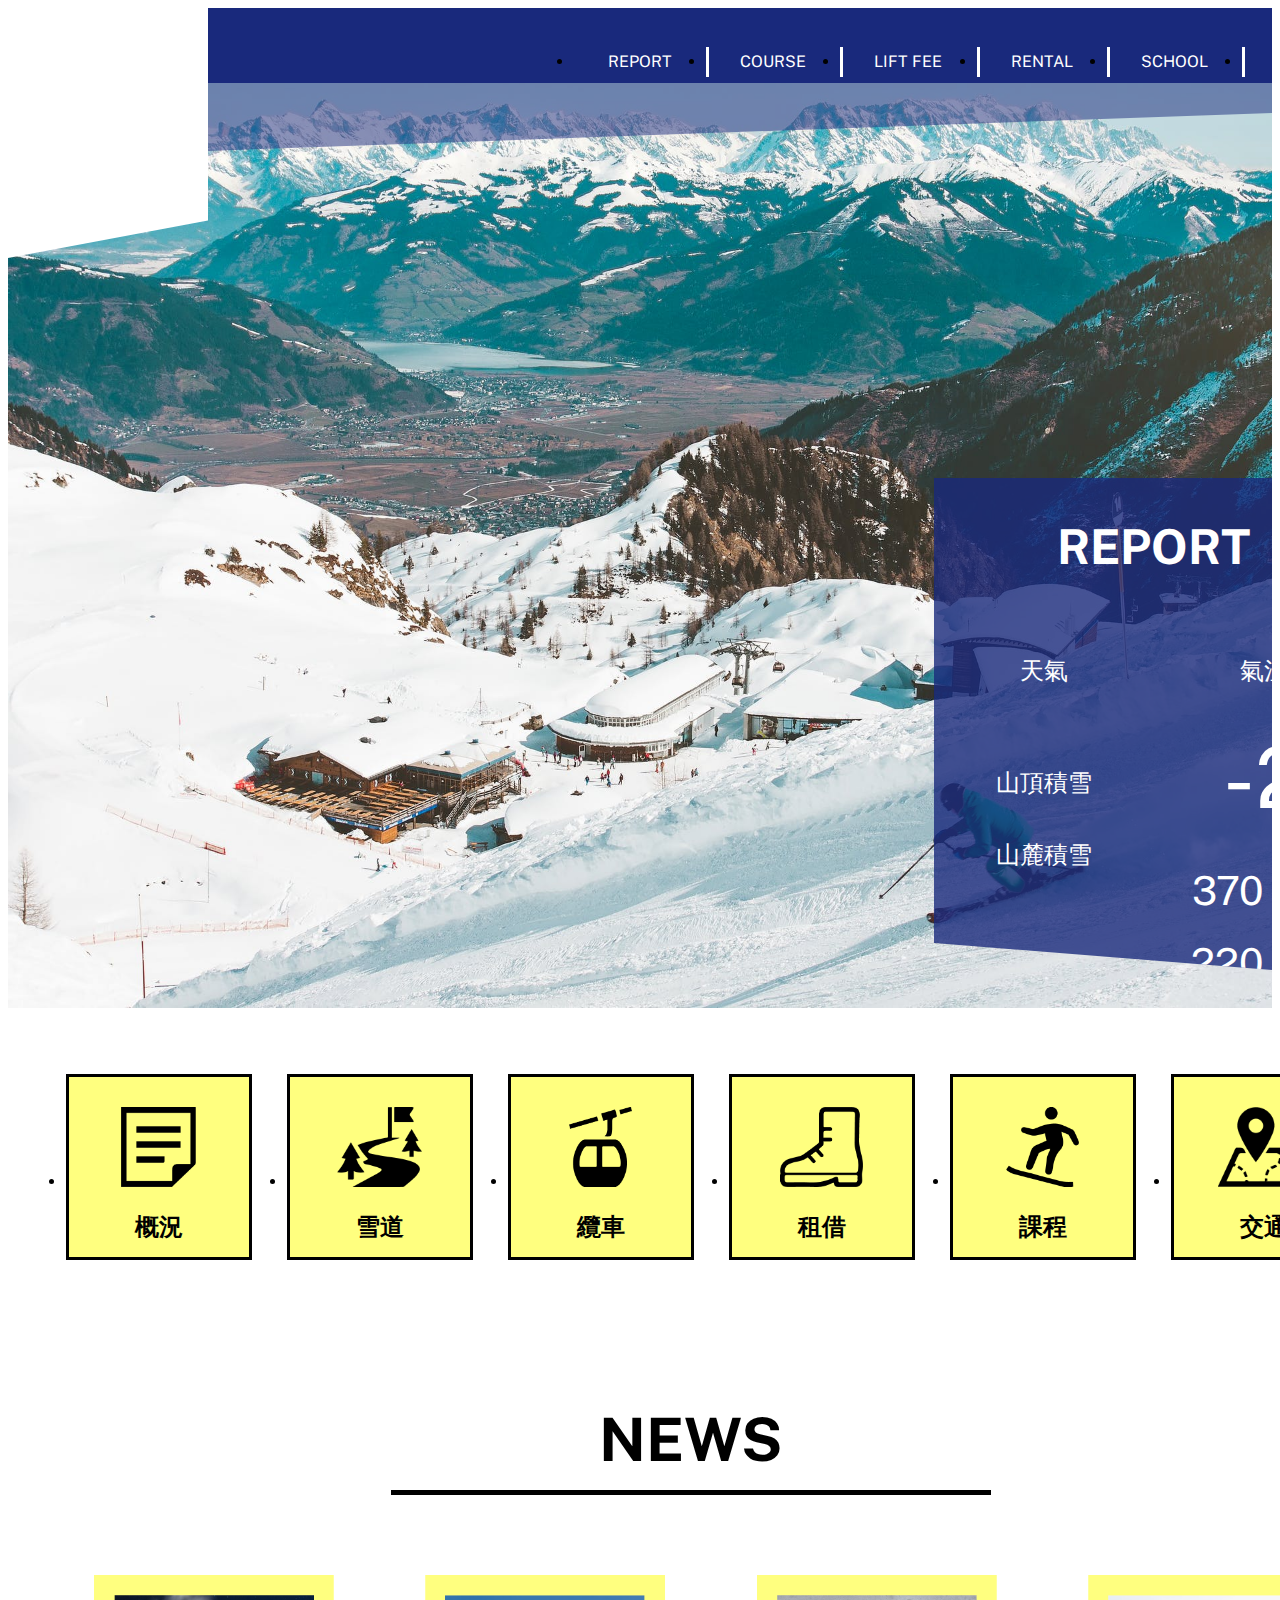
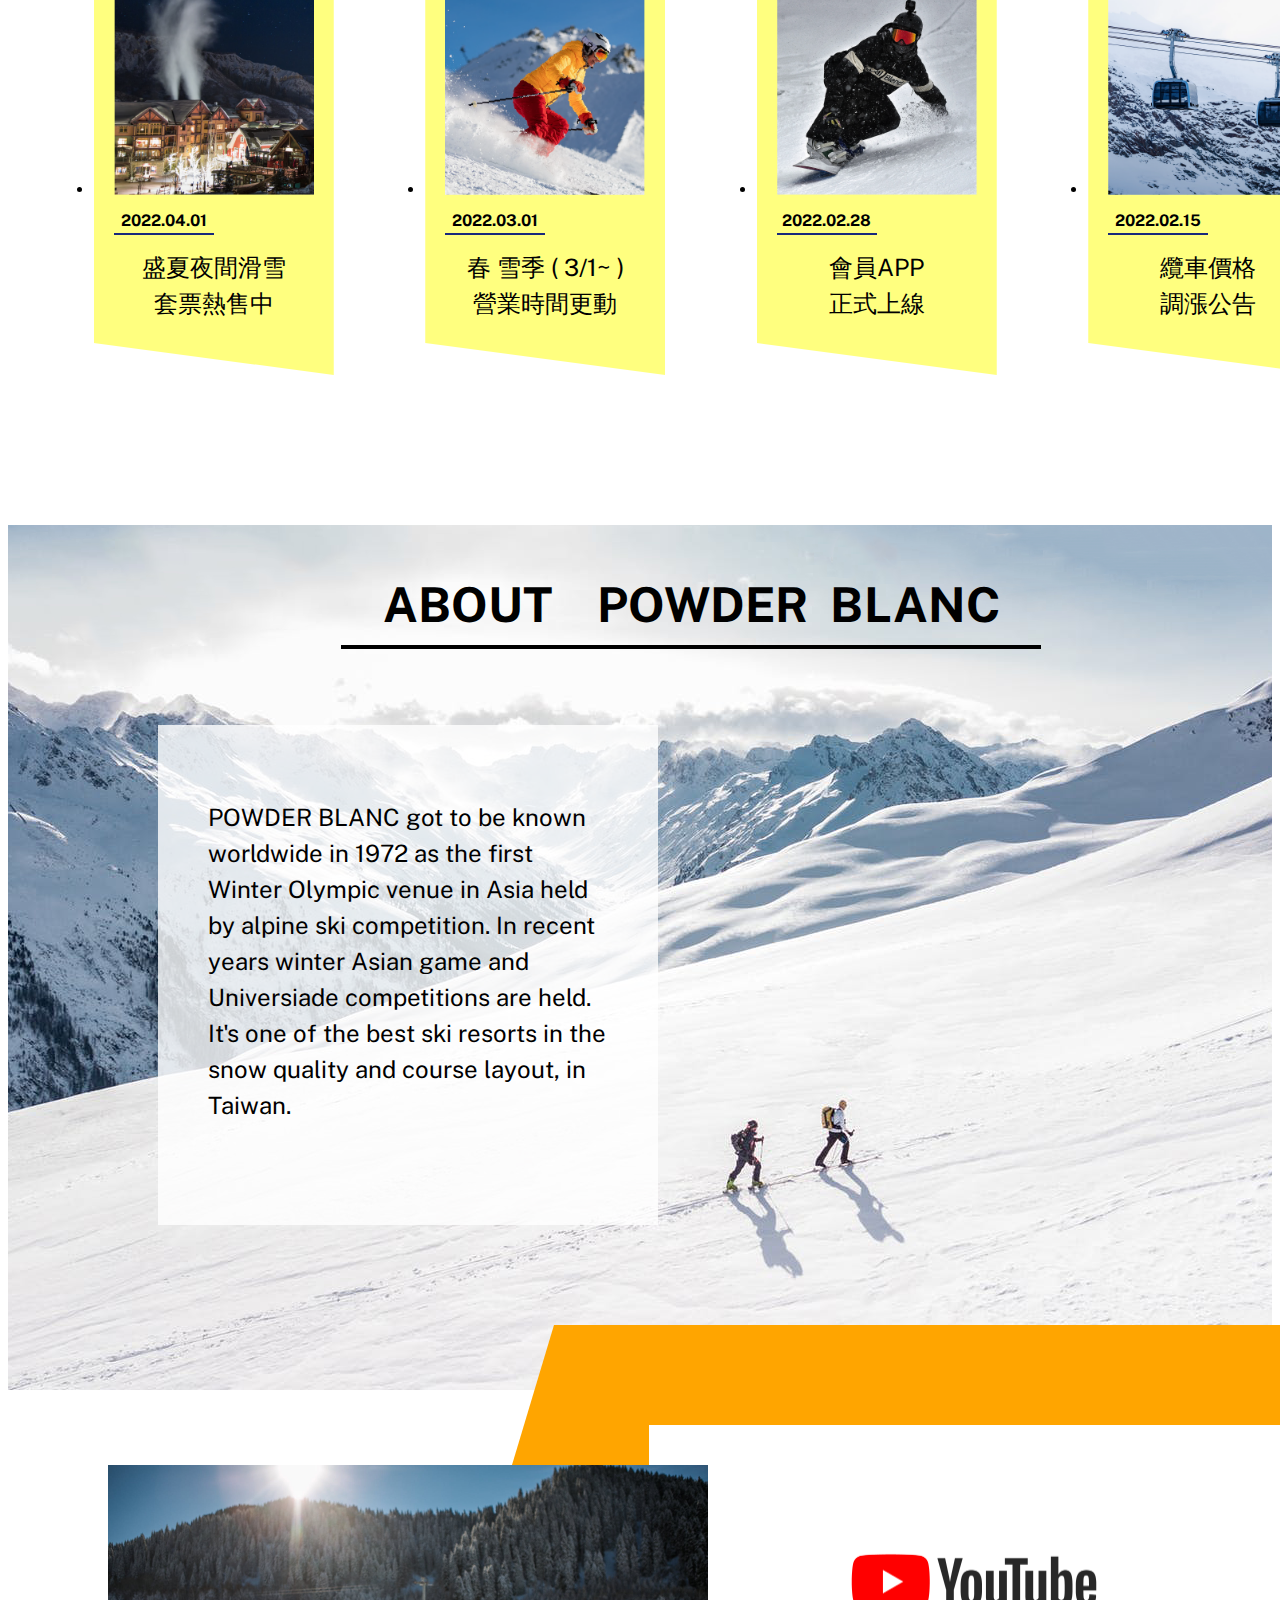
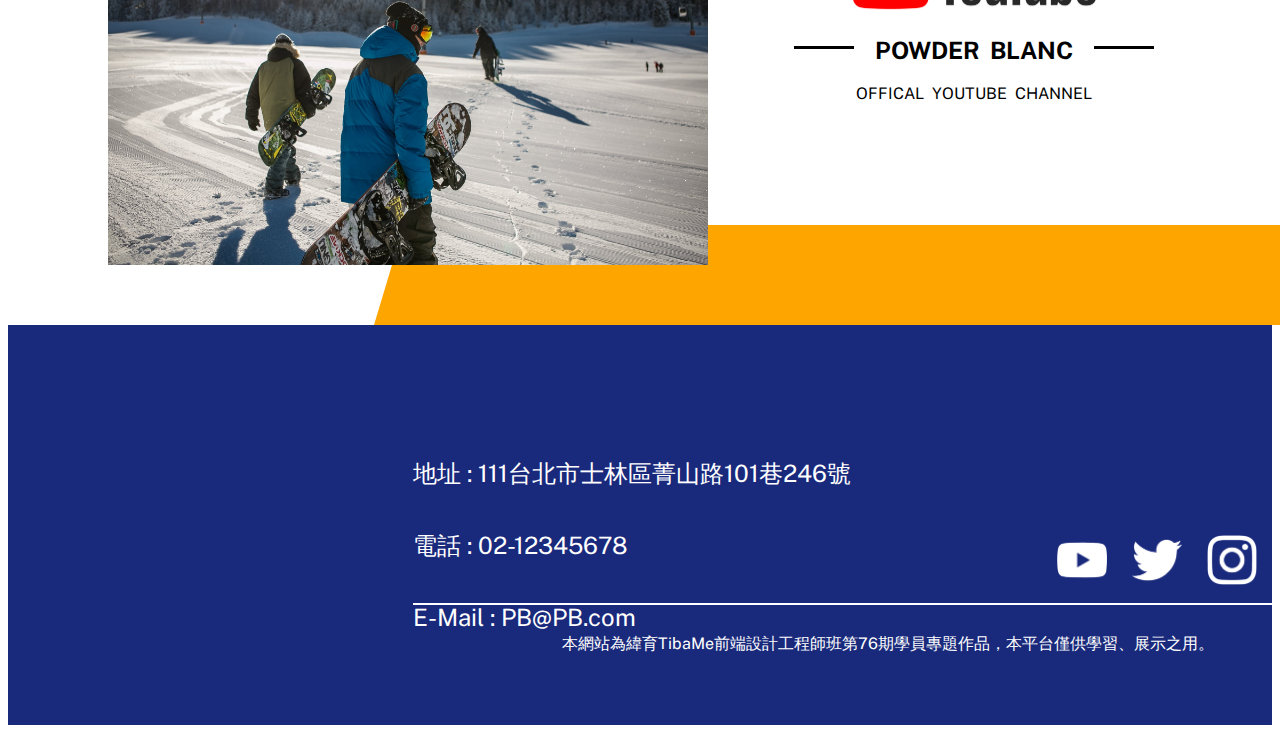
==== index.html @ 833af472 "0419" ====
<!DOCTYPE html>
<html lang="en">
<head>
    <meta charset="UTF-8">
    <meta http-equiv="X-UA-Compatible" content="IE=edge">
    <meta name="viewport" content="width=device-width, initial-scale=1.0">
    <link rel="stylesheet" href="./css/index.css">
    <link rel="stylesheet" href="./css/common.css">
    <link rel="preconnect" href="https://fonts.googleapis.com">
    <link rel="preconnect" href="https://fonts.gstatic.com" crossorigin>
    <link href="https://fonts.googleapis.com/css2?family=M+PLUS+Rounded+1c&family=Noto+Sans+TC&family=Public+Sans&display=swap" rel="stylesheet">
    <title>POWDER BLANC</title>
</head>
<body>

    <header>
        
        <!-- /* --------- header top --------- */ -->
        <section class="header-top">
                           
            <nav class="header-menu">
                <a href="./index.html" class="logo"><img src="./IMG/Logo_B.png" alt=""></a>
                <ul>
                    <li><a href="./report.html">REPORT</a></li>
                    <li><a href="./course.html">COURSE</a></li>
                    <li><a href="./lift_fee.html">LIFT FEE</a></li>
                    <li><a href="./rental.html">RENTAL</a></li>
                    <li><a href="./school.html">SCHOOL</a></li>
                    <li><a href="./access.html">ACCESS</a></li>
                </ul>
                

                <!-- --------- header report ---------  -->

                <section class="header-report">
            
                    <h2>REPORT</h2>
                    <section class="report-left">
                        <span class="r-info">天氣</span>
                        <span class="r-icon"><img src="./IMG/weather_icon/sun.png" alt=""></span>
                        <span class="r-info">山頂積雪</span>
                        <span class="r-info">山麓積雪</span>
                    </section>
                    <section class="report-right">
                        <span class="r-info">氣溫</span>
                        <span class="r-num-t">-2</span>
                        <span class="r-num">370</span>
                        <span class="r-num">220</span>
                    </section>
                </section>    
            </nav>   
        </section>
        
        <!-- /* --------- header bottom --------- */ -->
        <section class="header-bottom">
            <img src="./IMG/contour_map_G.png" alt="">
            
        </section>
        
    </header>

    <article class="main">


        <!-- /* --------- main btn --------- */ -->
        <nav class="main-btn">
            <ul>
                <li>
                    <a href="./report.html">
                        <img src="./IMG/index/report-icon-B.png" alt="">
                        <span>概況</span>
                    </a>
                </li>
                <li><a href="./course.html"><img src="./IMG/index/course-icon-B.png" alt=""><span>雪道</span></a></li>
                <li><a href="./lift_fee.html"><img src="./IMG/index/lift-icon-B.png" alt=""><span>纜車</span></a></li>
                <li><a href="./rental.html"><img src="./IMG/index/rental-icon-B.png" alt=""><span>租借</span></a></li>
                <li><a href="./school.html"><img src="./IMG/index/lesson-icon-B.png" alt=""><span>課程</span></a></li>
                <li><a href="./access.html"><img src="./IMG/index/access-icon-B.png" alt=""><span>交通</span></a></li>
            </ul>
        </nav>


        <!-- /* --------- main news --------- */ -->
        <section class="main-news">

            <h2>NEWS</h2>

            <nav class="news-block">
                <ul>
                    <li class="news1"><a href="#"><img src="./IMG/index/news1.png" alt=""><span>盛夏夜間滑雪<br>套票熱售中</span></a></li>
                    <li class="news2"><a href="#"><img src="./IMG/index/news2.png" alt=""><span>春 雪季 ( 3/1~ )<br>營業時間更動</span></a></li>
                    <li class="news3"><a href="#"><img src="./IMG/index/news3.png" alt=""><span>會員APP<br>正式上線</span></a></li>
                    <li class="news4"><a href="#"><img src="./IMG/index/news4.png" alt=""><span>纜車價格<br>調漲公告</span></a></li>
                </ul>               
            </nav> 
        </section>
    </article>

    
        <!-- /* --------- about --------- */ -->
    <article class="about-bg">

        <section class="about">
    
            <h2>ABOUT &nbsp;&nbsp;&nbsp;POWDER&nbsp; BLANC</h2>
            
            <section class="about-content">
                <p>POWDER BLANC got to be known worldwide in 1972 as the first Winter Olympic venue in Asia held by alpine ski competition. In recent years winter Asian game and Universiade competitions are held. It's one of the best ski resorts in the snow quality and course layout, in Taiwan.</p>
    
            </section>
    
    
            <!-- /* --------- yt --------- */ -->
            
            <section class="yt">
                <section class="yt-content">
                    <img src="./IMG/index/yt_logo.png" alt="">
                    <h3>POWDER &nbsp;BLANC</h3>
                    <p>OFFICAL&nbsp; YOUTUBE&nbsp; CHANNEL</p>

                </section>
            </section>

            <section class="yt-video">
                <img src="./IMG/index/yt-video.jpeg" alt="">

            </section>
        </section>
    </article>
    
    <!-- /* --------- footer --------- */ -->
    
    <footer>
        
        <section class="footer">

            <section class="footer-logo">
                <img src="./IMG/Logo_W.png" alt="">
    
            </section>
    
            <section class="footer-info">
    
                <section class="info-access">
    
                    <p>地址 : 111台北市士林區菁山路101巷246號</p>
                    <p>電話 : 02-12345678</p>
                    <p>E-Mail : PB@PB.com</p>
    
                </section>
    
                <section class="info-sns">

                    <a href="#"><img src="./IMG/sns_icon/yt_icon.png" alt=""></a>
                    <a href="#"><img src="./IMG/sns_icon/twitter_icon.png" alt=""></a>
                    <a href="#"><img src="./IMG/sns_icon/ig_icon.png" alt=""></a>
                    <a href="#"><img src="./IMG/sns_icon/fb_icon.png" alt=""></a>

                </section>  
            </section>
        </section>
    </footer>


    
</body>
</html>
---- css/index.css ----
@import url(reset.css);

body{
    background-color: #fff;
    /* font-family: 'M PLUS Rounded 1c', sans-serif; */
    /* font-family: 'Noto Sans TC', sans-serif; */
    font-family: 'Public Sans', sans-serif;

}

/* --------- header top --------- */


header{
    margin: auto;
    width: 100%;
    height: 1000px;
    background-image: url("../IMG/index/top-bg.jpeg");
    background-repeat:no-repeat;
    background-size: cover;
    background-position: top center;

    position: relative;

    overflow: hidden;
}
.header-top{
    height: 75px;
    background-color:#19297C;
    
    position: relative;
     
}

.header-top:before{
    content: '';
    display: block;
    height: 150px;
    background-color: rgb(25, 41, 124, 50%);
    clip-path: polygon(0 0, 100% 0, 100% 70%, 0% 100%); 
}


.header-menu{
    width: 1366px;
    margin: auto;
    display: flex;

    position: absolute;
    top: 0;
    right: 0;
    left: 0;
    margin: auto;
}


.header-menu .logo{
    width: 200px;
    height: 250px;
    background-color: #fff;
    display: block;
    clip-path: polygon(0 0, 100% 0%, 100% 85%, 0% 100%);

}

.header-menu .logo img{
    width: 150px;
    margin: auto;
    padding-top: 40px;
    display: block;
}

.header-menu ul{
    display: flex;
    margin-left: auto;
    width: 800px;
    height: 75px;
}

.header-menu li{
    flex-grow: 1;
}

.header-menu li a{
    line-height: 75px;
    color: #fff;
    text-decoration: none;
    text-align: center;
    display: block;
    position: relative;
}

.header-menu li a:before{
    content: '';
    display: block;
    width: 3px;
    height: 30px;
    background-color: #fff;

    position: absolute;
    top: 0;
    bottom: 0;
    margin: auto; 
}

.header-menu li:nth-child(1)>a:before{
    display: none;
}

.header-menu li a:hover{
    color: yellow;
}  


/* --------- header report --------- */


.header-report{
    background-color:  rgb(25, 41, 124, 80%);
    height: 500px;
    width: 440px;
    
    position: absolute;
    right: 0;
    bottom: -720px;
    z-index: 99;
    
    clip-path: polygon(0 0, 100% 0, 100% 100%, 0 93%);
    
}


.header-report h2{
    color: white;
    font-size: 48px;
    text-align: center;
    margin-top: 40px;
}

.report-left{
    float: left;
    width: 220px;
}

.report-right{
    float: right;
    width: 220px;
}

.r-info{
    color: #fff;
    display: block;
    text-align: center;
    font-size: 24px;
    margin-top: 40px;    
}

.r-icon img{
    width: 100px;
    margin: auto;
    padding-top: 40px;
    display: block;
}

.r-num-t{
    font-size: 85px;
    color: #fff;
    display: block;
    text-align: center;
    margin-top: 40px;
    margin-bottom: 15px;    
}

.r-num{
    color: #fff;
    display: block;
    text-align: center;
    font-size: 40px;
    padding-top: 25px;    
}

.r-num:after{
    content: 'cm';
    margin-left: 40px;
    font-size: 24px; 
}

/* --------- header bottom --------- */


.header-bottom{
    position: absolute;
    bottom: -10px;
    right: 0;
    left: 0;
    margin: auto;
    
    clip-path: polygon(0 20%, 100% 70%, 100% 100%, 0% 100%);

    
}


.header-bottom img{
    display: block;
    right: 0;
    left: 0;
    margin: auto;
}

/* --------- main btn --------- */

.main{
    width: 1366px;
    margin: auto;

}

.main-btn ul{
    display: flex;
}

.main-btn li{
    margin: 50px auto;
    
}

.main-btn img{
    height: 80px;
    margin-top: 30px;
}

.main-btn a{
    border: 3px solid black;
    display: block;
    width: 180px;
    height: 180px;
    text-decoration: none;
    text-align: center;
    background-color: rgb(255, 255, 0, 50%);
}

.main-btn a span{
    display: block;
    font-size: 24px;
    margin-top: 20px;
    color: black;
    font-weight:bold;
}

.main-btn a:hover{
    background-color: #19297C;
}
.main-btn a:hover img{
    filter: invert(100%);
}

.main-btn a:hover span{
    color: #fff;
}




/* --------- main news --------- */


.main-news h2{
    font-size: 60px;
    text-align: center;
    margin: 80px auto 30px;
    width: 600px;
    height: 100px;
    line-height: 100px;
    border-bottom: 5px solid black;  
}

.main-news ul{
    display: flex;
}

.main-news li{
    margin: 50px auto;
}

.main-news img{
    width: 200px;
    margin-top: 20px;
}

.main-news a{
    background-color: rgb(255, 255, 0, 50%);
    display: block;
    width: 240px;
    height: 400px;
    text-align: center;
    text-decoration: none;

    clip-path: polygon(0 0, 100% 0, 100% 100%, 0 92%);
}

.main-news span{
    display: block;
    color: black;
    font-size: 24px;
    line-height: 1.5;
    margin-top: 50px;

    position: relative;
}

.news1 span::before{
    content: '2022.04.01';
    display: block;
    font-size: 16px;
    font-weight:bold;
    width: 100px;
    border-bottom: 2px solid #19297C;

    position: absolute;
    top: -40px;
    left: 20px;
}

.news2 span::before{
    content: '2022.03.01';
    display: block;
    font-size: 16px;
    font-weight:bold;
    width: 100px;
    border-bottom: 2px solid #19297C;

    position: absolute;
    top: -40px;
    left: 20px;
}

.news3 span::before{
    content: '2022.02.28';
    display: block;
    font-size: 16px;
    font-weight:bold;
    width: 100px;
    border-bottom: 2px solid #19297C;

    position: absolute;
    top: -40px;
    left: 20px;
}

.news4 span::before{
    content: '2022.02.15';
    display: block;
    font-size: 16px;
    font-weight:bold;
    width: 100px;
    border-bottom: 2px solid #19297C;

    position: absolute;
    top: -40px;
    left: 20px;
}


.news-block a:hover{
    background-color: #19297C;
}

.news-block a:hover span{
    color: #fff;
}



/* --------- about --------- */
.about-bg{
    background-image: url('../IMG/index/about_bg.png');
    background-repeat: no-repeat;
    background-position: top center;
    margin-top: 100px;
    
}

.about{
    height: 1400px;
    width: 1366px;
    margin: auto;

    position: relative;

    overflow: hidden;
}

.about h2{
    border-bottom: 4px solid black;
    width: 700px;
    height: 80px;
    font-size: 48px;
    line-height: 80px;
    font-weight:bold;
    text-align: center;
    margin: auto;
    padding-top: 40px;
}

.about-content{
    width: 500px;
    height: 500px;
    background-color: rgb(255, 255, 255, 80%);
    padding: 50px;
    box-sizing: border-box;


    position: absolute;
    top: 200px;
    left: 150px;
}

.about-content p{
    font-size: 24px;
    line-height: 1.5;
}

/* --------- yt --------- */

.yt{
    width: 1200px;
    height: 600px;
    background-color: orange;

    clip-path: polygon(15% 0, 100% 0, 100% 100%, 0% 100%);

    position: absolute;
    right: -200px;
    bottom: 0;
}

.yt .yt-content{
    width: 650px;
    height: 400px;
    background-color: white;
    margin: 100px auto ;
}

.yt-content img{
    width: 300px;
    display: block;
    margin: auto;   
    
    padding-top: 120px;
}

.yt-content h3{
    width: 300px;
    font-size: 24px;
    font-weight: bold;
    text-align: center;
    margin: 20px auto;
    
    position: relative;
    
}

.yt-content h3::before{
    content: '';
    display: block;
    width: 60px;
    height: 3px;
    background-color: black;

    position: absolute;
    top: 10px;
    left: -30px;
}

.yt-content h3::after{
    content: '';
    display: block;
    width: 60px;
    height: 3px;
    background-color: black;

    position: absolute;
    top: 10px;
    right: -30px;
}

.yt-content p{
    font-size: 16px;
    width: 300px;
    margin: auto;
    text-align: center;
}

.yt-video img{
    width: 600px;
    display: block;

    position: absolute;
    left: 100px;
    bottom: 60px;

}
---- css/common.css ----
/* --------- header top --------- */
/* 

header{
    margin: auto;
    width: 100%;
    height: 1000px;
    
    background-repeat:no-repeat;
    background-size: cover;
    background-position: top center;

    position: relative;

    overflow: hidden;
}
.header-top{
    height: 75px;
    background-color:#19297C;
    
    position: relative;
     
}

.header-top:before{
    content: '';
    display: block;
    height: 150px;
    background-color: rgb(25, 41, 124, 50%);
    clip-path: polygon(0 0, 100% 0, 100% 70%, 0% 100%); 
}


.header-menu{
    width: 1366px;
    margin: auto;
    display: flex;

    position: absolute;
    top: 0;
    right: 0;
    left: 0;
    margin: auto;
}


.header-menu .logo{
    width: 200px;
    height: 250px;
    background-color: #fff;
    display: block;
    clip-path: polygon(0 0, 100% 0%, 100% 85%, 0% 100%);

}

.header-menu .logo img{
    width: 150px;
    margin: auto;
    padding-top: 40px;
    display: block;
}

.header-menu ul{
    display: flex;
    margin-left: auto;
    width: 800px;
    height: 75px;
}

.header-menu li{
    flex-grow: 1;
}

.header-menu li a{
    line-height: 75px;
    color: #fff;
    text-decoration: none;
    text-align: center;
    display: block;
    position: relative;
}

.header-menu li a:before{
    content: '';
    display: block;
    width: 3px;
    height: 30px;
    background-color: #fff;

    position: absolute;
    top: 0;
    bottom: 0;
    margin: auto; 
}

.header-menu li:nth-child(1)>a:before{
    display: none;
}

.header-menu li a:hover{
    color: yellow;
}   */


/* --------- header bottom --------- */

/* 
.header-bottom{
    position: absolute;
    bottom: -10px;
    right: 0;
    left: 0;
    margin: auto;
    
    clip-path: polygon(0 20%, 100% 70%, 100% 100%, 0% 100%);

    
}


.header-bottom img{
    display: block;
    right: 0;
    left: 0;
    margin: auto;
}

 */




/* --------- footer --------- */

footer{
    height: 400px;
    background-color: #19297C;
}

.footer{
    width: 1366px;
    margin: auto;

    display: flex;
}

.footer-logo{
    height: 400px;
    flex-grow: 1;
}

.footer-logo img{
    width: 200px;
    display: block;
    margin: 110px auto;
}

.footer-info{
    flex-grow: 5;
    display: flex;

    position: relative;
}

.footer-info::before{
    content: '';
    display: block;
    width: 950px;
    height: 2px;
    background-color: #fff;

    position: absolute;
    bottom: 120px;
    left: 100px;
}

.footer-info::after{
    content: '本網站為緯育TibaMe前端設計工程師班第76期學員專題作品，本平台僅供學習、展示之用。';
    display: block;
    width: 950px;
    color: #fff;
    text-align: center;

    position: absolute;
    bottom: 70px;
    left: 100px;
}

.footer-info .info-access{
    color: #fff;
    height: 150px;
    font-size: 24px;
    line-height: 2;
    margin: 100px 0 0 100px;
    
    flex-grow: 2;
}

.footer-info .info-sns{
    width: 300px;
    height: 50px;
    display: flex;

    position: absolute;
    bottom: 140px;
    right: 30px;
}

.footer-info .info-sns a{
    width: 50px;
    height: 50px;
    display: block;
    margin: auto;
}

.footer-info .info-sns img{
    width: 50px;
}
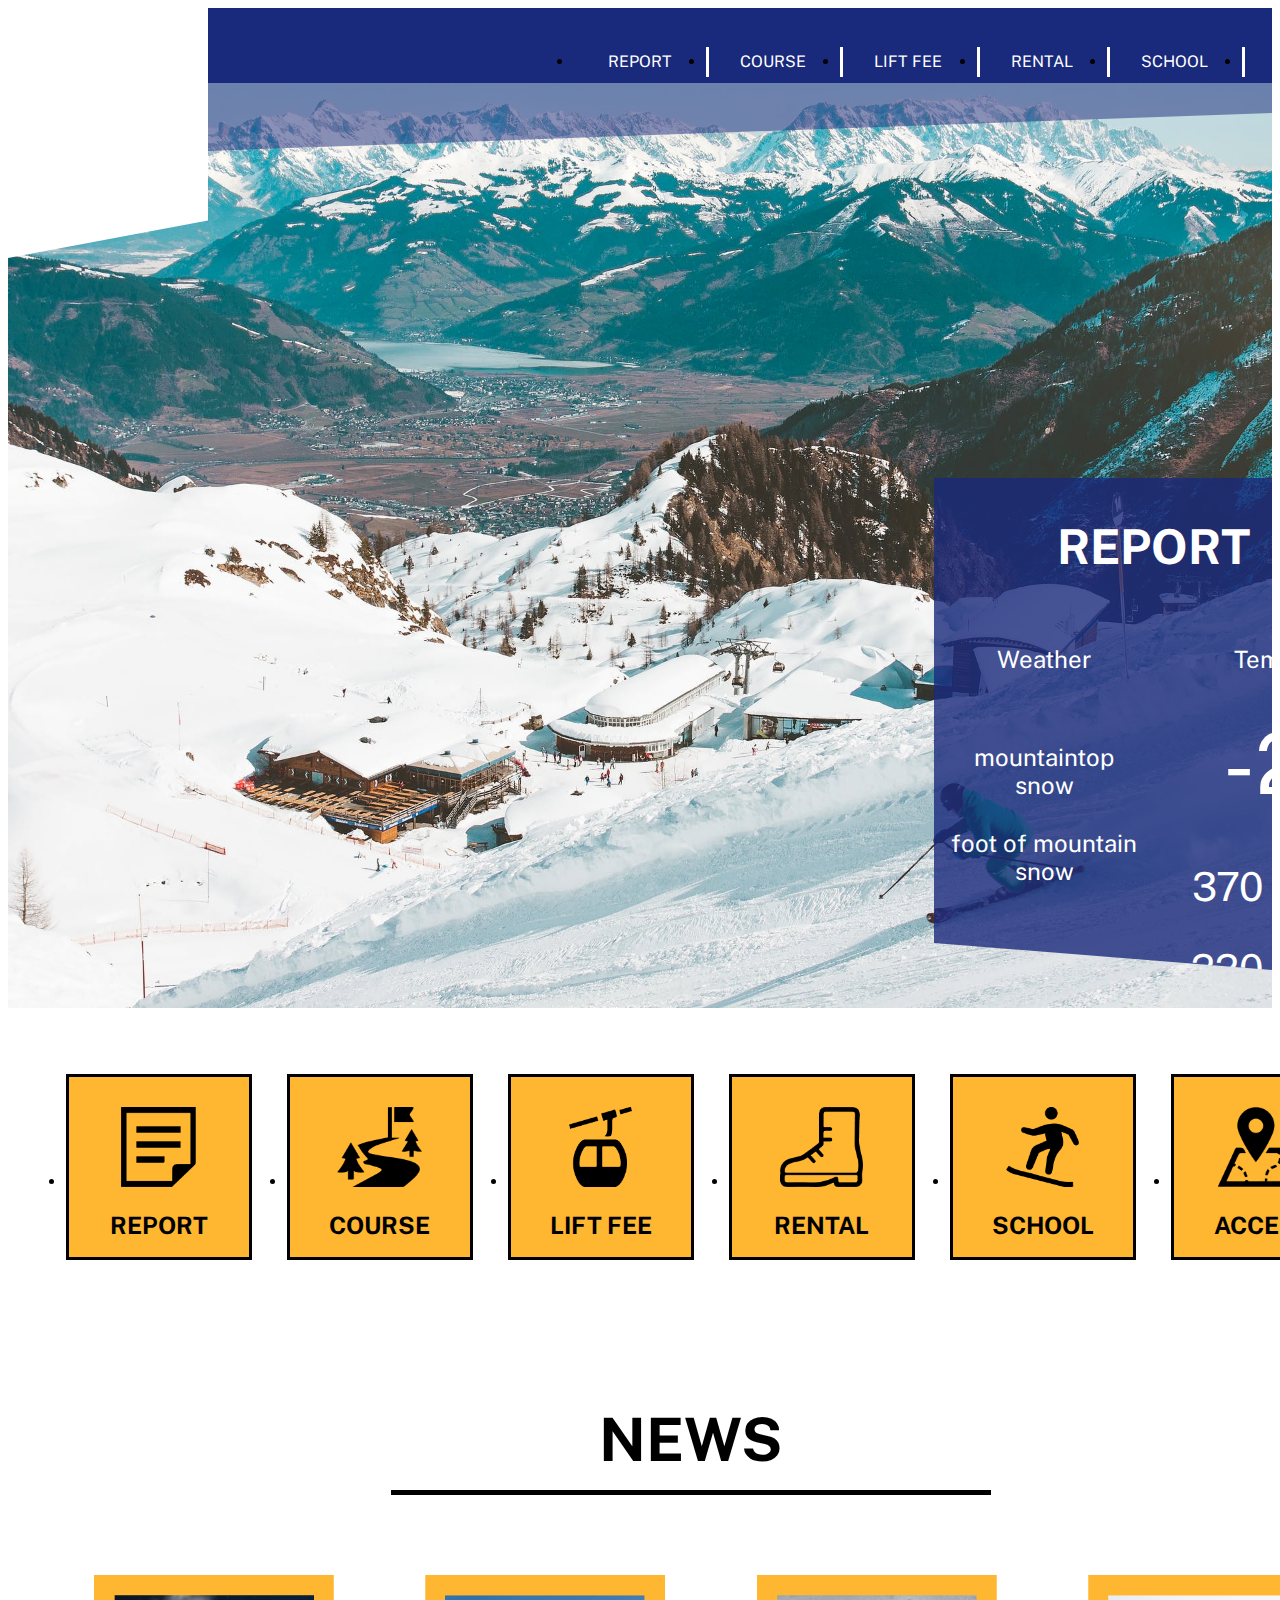
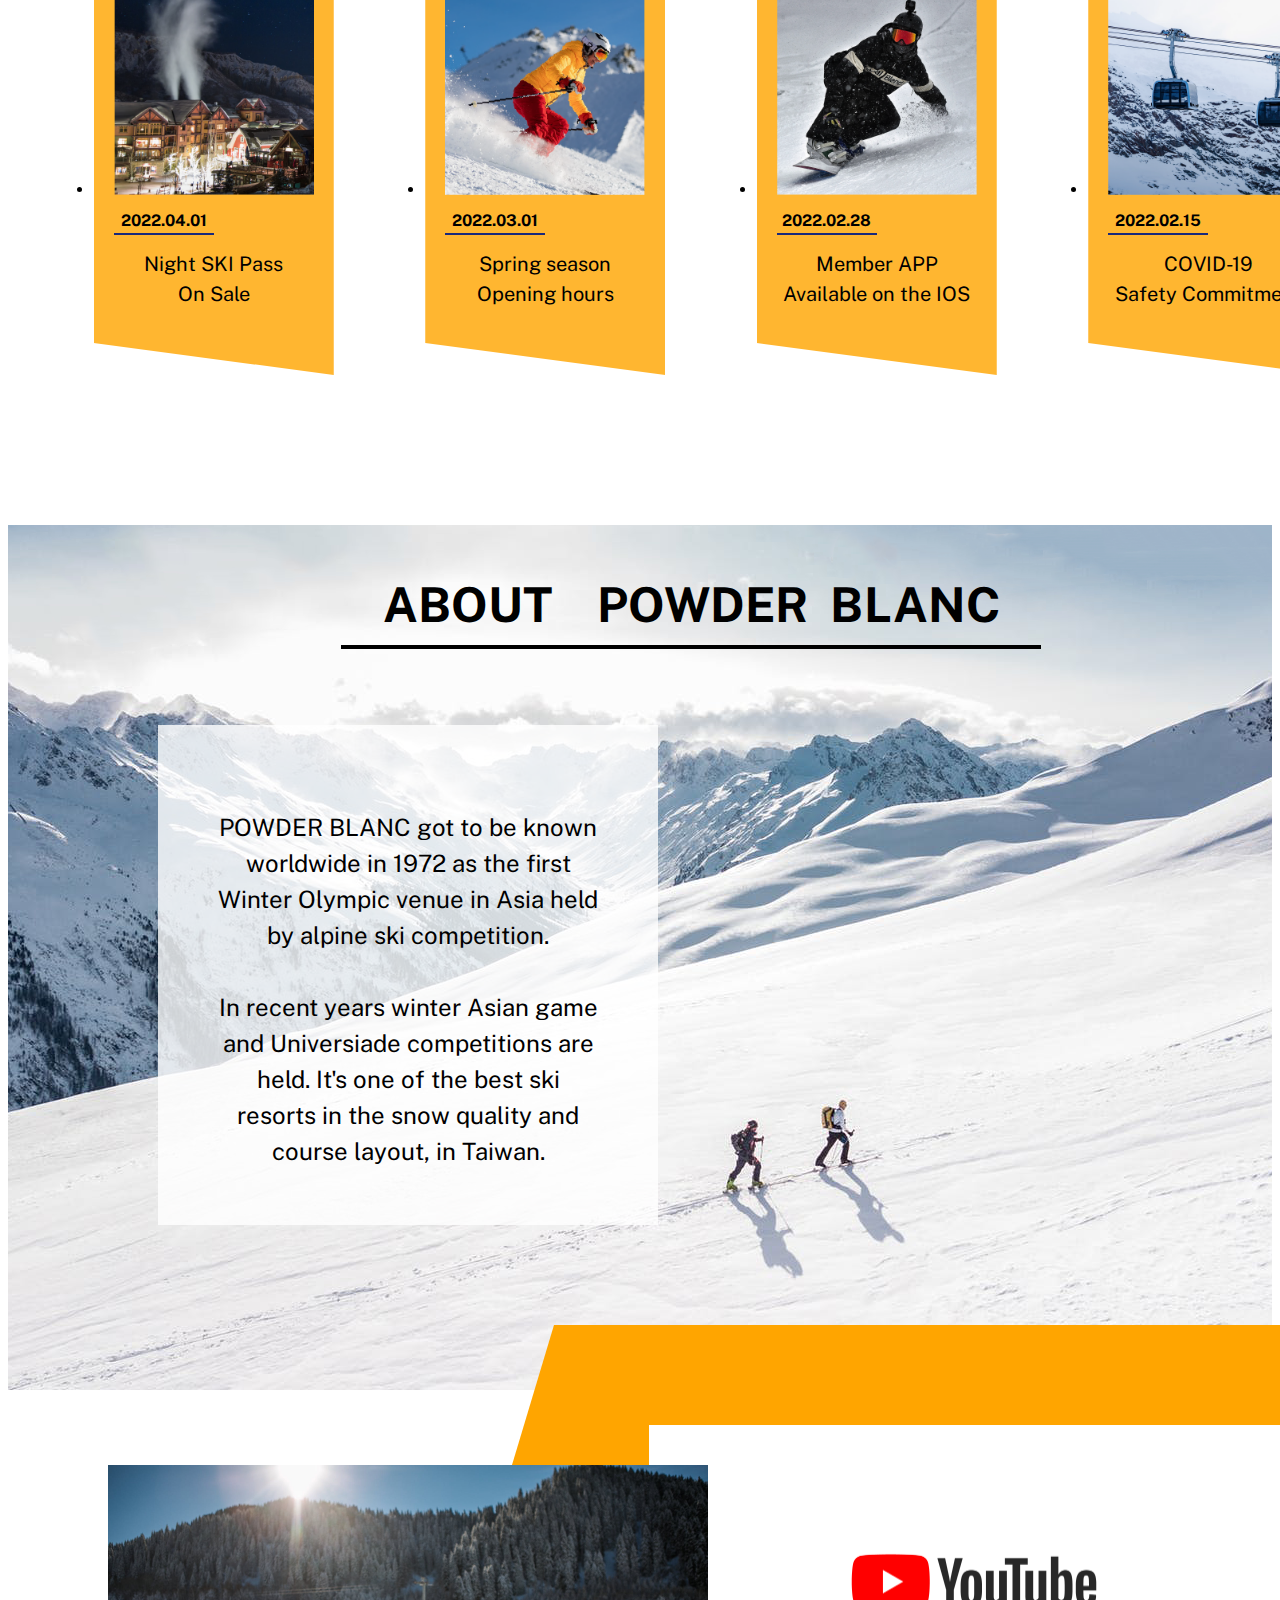
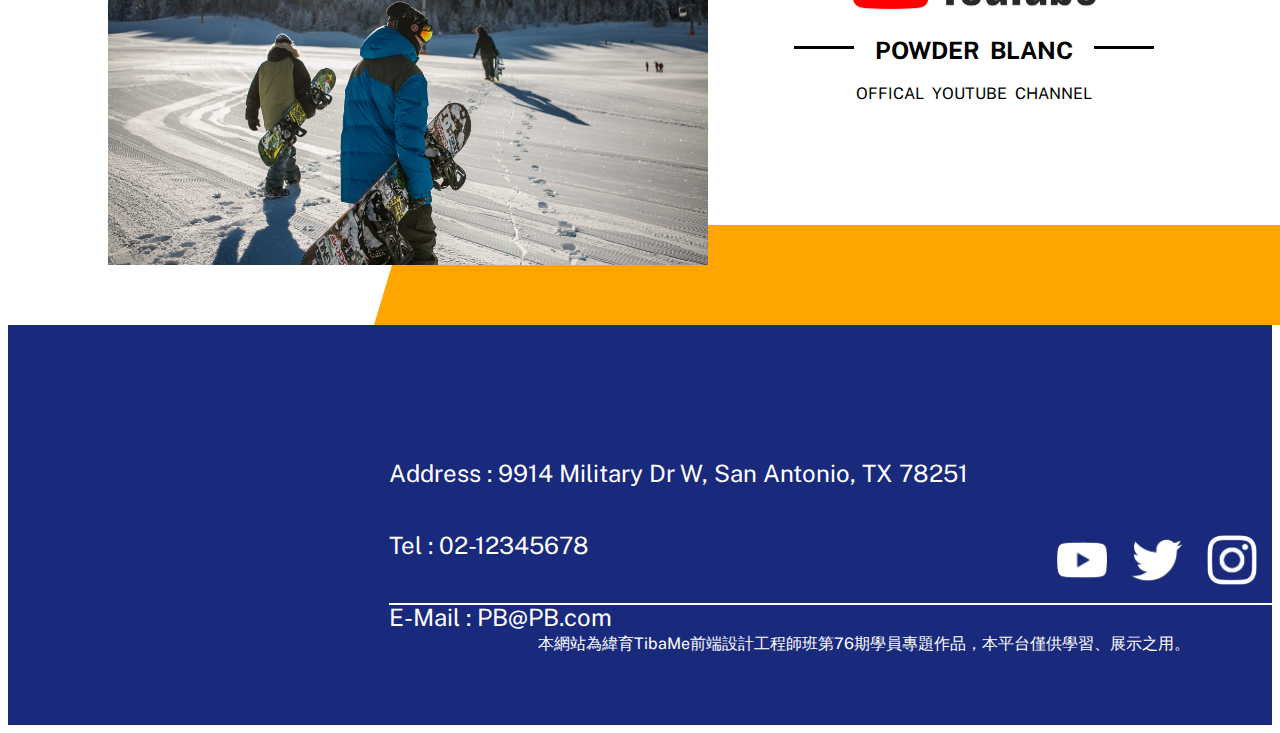
==== commit 136d543f: "0423" ====
--- a/index.html
+++ b/index.html
@@ -4,8 +4,8 @@
     <meta charset="UTF-8">
     <meta http-equiv="X-UA-Compatible" content="IE=edge">
     <meta name="viewport" content="width=device-width, initial-scale=1.0">
+    <link rel="stylesheet" href="./css/common.css">
     <link rel="stylesheet" href="./css/index.css">
-    <link rel="stylesheet" href="./css/common.css">
     <link rel="preconnect" href="https://fonts.googleapis.com">
     <link rel="preconnect" href="https://fonts.gstatic.com" crossorigin>
     <link href="https://fonts.googleapis.com/css2?family=M+PLUS+Rounded+1c&family=Noto+Sans+TC&family=Public+Sans&display=swap" rel="stylesheet">
@@ -36,13 +36,13 @@
             
                     <h2>REPORT</h2>
                     <section class="report-left">
-                        <span class="r-info">天氣</span>
+                        <span class="r-info">Weather</span>
                         <span class="r-icon"><img src="./IMG/weather_icon/sun.png" alt=""></span>
-                        <span class="r-info">山頂積雪</span>
-                        <span class="r-info">山麓積雪</span>
+                        <span class="r-info">mountaintop<br>snow</span>
+                        <span class="r-info">foot of mountain<br>snow</span>
                     </section>
                     <section class="report-right">
-                        <span class="r-info">氣溫</span>
+                        <span class="r-info">Temp</span>
                         <span class="r-num-t">-2</span>
                         <span class="r-num">370</span>
                         <span class="r-num">220</span>
@@ -65,17 +65,12 @@
         <!-- /* --------- main btn --------- */ -->
         <nav class="main-btn">
             <ul>
-                <li>
-                    <a href="./report.html">
-                        <img src="./IMG/index/report-icon-B.png" alt="">
-                        <span>概況</span>
-                    </a>
-                </li>
-                <li><a href="./course.html"><img src="./IMG/index/course-icon-B.png" alt=""><span>雪道</span></a></li>
-                <li><a href="./lift_fee.html"><img src="./IMG/index/lift-icon-B.png" alt=""><span>纜車</span></a></li>
-                <li><a href="./rental.html"><img src="./IMG/index/rental-icon-B.png" alt=""><span>租借</span></a></li>
-                <li><a href="./school.html"><img src="./IMG/index/lesson-icon-B.png" alt=""><span>課程</span></a></li>
-                <li><a href="./access.html"><img src="./IMG/index/access-icon-B.png" alt=""><span>交通</span></a></li>
+                <li><a href="./report.html"><img src="./IMG/index/report-icon-B.png" alt=""><span>REPORT</span></a></li>
+                <li><a href="./course.html"><img src="./IMG/index/course-icon-B.png" alt=""><span>COURSE</span></a></li>
+                <li><a href="./lift_fee.html"><img src="./IMG/index/lift-icon-B.png" alt=""><span>LIFT FEE</span></a></li>
+                <li><a href="./rental.html"><img src="./IMG/index/rental-icon-B.png" alt=""><span>RENTAL</span></a></li>
+                <li><a href="./school.html"><img src="./IMG/index/lesson-icon-B.png" alt=""><span>SCHOOL</span></a></li>
+                <li><a href="./access.html"><img src="./IMG/index/access-icon-B.png" alt=""><span>ACCESS</span></a></li>
             </ul>
         </nav>
 
@@ -87,10 +82,10 @@
 
             <nav class="news-block">
                 <ul>
-                    <li class="news1"><a href="#"><img src="./IMG/index/news1.png" alt=""><span>盛夏夜間滑雪<br>套票熱售中</span></a></li>
-                    <li class="news2"><a href="#"><img src="./IMG/index/news2.png" alt=""><span>春 雪季 ( 3/1~ )<br>營業時間更動</span></a></li>
-                    <li class="news3"><a href="#"><img src="./IMG/index/news3.png" alt=""><span>會員APP<br>正式上線</span></a></li>
-                    <li class="news4"><a href="#"><img src="./IMG/index/news4.png" alt=""><span>纜車價格<br>調漲公告</span></a></li>
+                    <li class="news1"><a href="#"><img src="./IMG/index/news1.png" alt=""><span>Night SKI Pass<br>On Sale</span></a></li>
+                    <li class="news2"><a href="#"><img src="./IMG/index/news2.png" alt=""><span>Spring season<br>Opening hours</span></a></li>
+                    <li class="news3"><a href="#"><img src="./IMG/index/news3.png" alt=""><span>Member APP<br>Available on the IOS</span></a></li>
+                    <li class="news4"><a href="#"><img src="./IMG/index/news4.png" alt=""><span>COVID-19<br>Safety Commitment</span></a></li>
                 </ul>               
             </nav> 
         </section>
@@ -105,7 +100,10 @@
             <h2>ABOUT &nbsp;&nbsp;&nbsp;POWDER&nbsp; BLANC</h2>
             
             <section class="about-content">
-                <p>POWDER BLANC got to be known worldwide in 1972 as the first Winter Olympic venue in Asia held by alpine ski competition. In recent years winter Asian game and Universiade competitions are held. It's one of the best ski resorts in the snow quality and course layout, in Taiwan.</p>
+                <p>
+                    POWDER BLANC got to be known worldwide in 1972 as the first Winter Olympic venue in Asia held by alpine ski competition.<br><br>
+                    In recent years winter Asian game and Universiade competitions are held. It's one of the best ski resorts in the snow quality and course layout, in Taiwan.
+                </p>
     
             </section>
     
@@ -143,8 +141,8 @@
     
                 <section class="info-access">
     
-                    <p>地址 : 111台北市士林區菁山路101巷246號</p>
-                    <p>電話 : 02-12345678</p>
+                    <p>Address : 9914 Military Dr W, San Antonio, TX 78251</p>
+                    <p>Tel : 02-12345678</p>
                     <p>E-Mail : PB@PB.com</p>
     
                 </section>
--- a/css/common.css
+++ b/css/common.css
@@ -1,133 +1,3 @@
-/* --------- header top --------- */
-/* 
-
-header{
-    margin: auto;
-    width: 100%;
-    height: 1000px;
-    
-    background-repeat:no-repeat;
-    background-size: cover;
-    background-position: top center;
-
-    position: relative;
-
-    overflow: hidden;
-}
-.header-top{
-    height: 75px;
-    background-color:#19297C;
-    
-    position: relative;
-     
-}
-
-.header-top:before{
-    content: '';
-    display: block;
-    height: 150px;
-    background-color: rgb(25, 41, 124, 50%);
-    clip-path: polygon(0 0, 100% 0, 100% 70%, 0% 100%); 
-}
-
-
-.header-menu{
-    width: 1366px;
-    margin: auto;
-    display: flex;
-
-    position: absolute;
-    top: 0;
-    right: 0;
-    left: 0;
-    margin: auto;
-}
-
-
-.header-menu .logo{
-    width: 200px;
-    height: 250px;
-    background-color: #fff;
-    display: block;
-    clip-path: polygon(0 0, 100% 0%, 100% 85%, 0% 100%);
-
-}
-
-.header-menu .logo img{
-    width: 150px;
-    margin: auto;
-    padding-top: 40px;
-    display: block;
-}
-
-.header-menu ul{
-    display: flex;
-    margin-left: auto;
-    width: 800px;
-    height: 75px;
-}
-
-.header-menu li{
-    flex-grow: 1;
-}
-
-.header-menu li a{
-    line-height: 75px;
-    color: #fff;
-    text-decoration: none;
-    text-align: center;
-    display: block;
-    position: relative;
-}
-
-.header-menu li a:before{
-    content: '';
-    display: block;
-    width: 3px;
-    height: 30px;
-    background-color: #fff;
-
-    position: absolute;
-    top: 0;
-    bottom: 0;
-    margin: auto; 
-}
-
-.header-menu li:nth-child(1)>a:before{
-    display: none;
-}
-
-.header-menu li a:hover{
-    color: yellow;
-}   */
-
-
-/* --------- header bottom --------- */
-
-/* 
-.header-bottom{
-    position: absolute;
-    bottom: -10px;
-    right: 0;
-    left: 0;
-    margin: auto;
-    
-    clip-path: polygon(0 20%, 100% 70%, 100% 100%, 0% 100%);
-
-    
-}
-
-
-.header-bottom img{
-    display: block;
-    right: 0;
-    left: 0;
-    margin: auto;
-}
-
- */
-
-
 
 
 /* --------- footer --------- */
--- a/css/index.css
+++ b/css/index.css
@@ -152,7 +152,7 @@
     display: block;
     text-align: center;
     font-size: 24px;
-    margin-top: 40px;    
+    margin-top: 30px;    
 }
 
 .r-icon img{
@@ -176,7 +176,7 @@
     display: block;
     text-align: center;
     font-size: 40px;
-    padding-top: 25px;    
+    padding-top: 35px;    
 }
 
 .r-num:after{
@@ -212,12 +212,14 @@
 
 .main{
     width: 1366px;
+    /* width: auto; */
     margin: auto;
 
 }
 
 .main-btn ul{
     display: flex;
+    /* flex-wrap: wrap; */
 }
 
 .main-btn li{
@@ -237,7 +239,7 @@
     height: 180px;
     text-decoration: none;
     text-align: center;
-    background-color: rgb(255, 255, 0, 50%);
+    background-color: 	#FFB630;
 }
 
 .main-btn a span{
@@ -258,8 +260,6 @@
 .main-btn a:hover span{
     color: #fff;
 }
-
-
 
 
 /* --------- main news --------- */
@@ -281,6 +281,8 @@
 
 .main-news li{
     margin: 50px auto;
+    /* filter: drop-shadow(-1px 6px 3px rgba(50, 50, 0, 0.5)); */
+    /* box-shadow: 3px 3px 3px; */
 }
 
 .main-news img{
@@ -289,7 +291,7 @@
 }
 
 .main-news a{
-    background-color: rgb(255, 255, 0, 50%);
+    background-color: #FFB630;
     display: block;
     width: 240px;
     height: 400px;
@@ -302,7 +304,7 @@
 .main-news span{
     display: block;
     color: black;
-    font-size: 24px;
+    font-size: 20px;
     line-height: 1.5;
     margin-top: 50px;
 
@@ -407,9 +409,8 @@
     width: 500px;
     height: 500px;
     background-color: rgb(255, 255, 255, 80%);
-    padding: 50px;
+    padding: 60px;
     box-sizing: border-box;
-
 
     position: absolute;
     top: 200px;
@@ -419,6 +420,7 @@
 .about-content p{
     font-size: 24px;
     line-height: 1.5;
+    text-align: center;
 }
 
 /* --------- yt --------- */
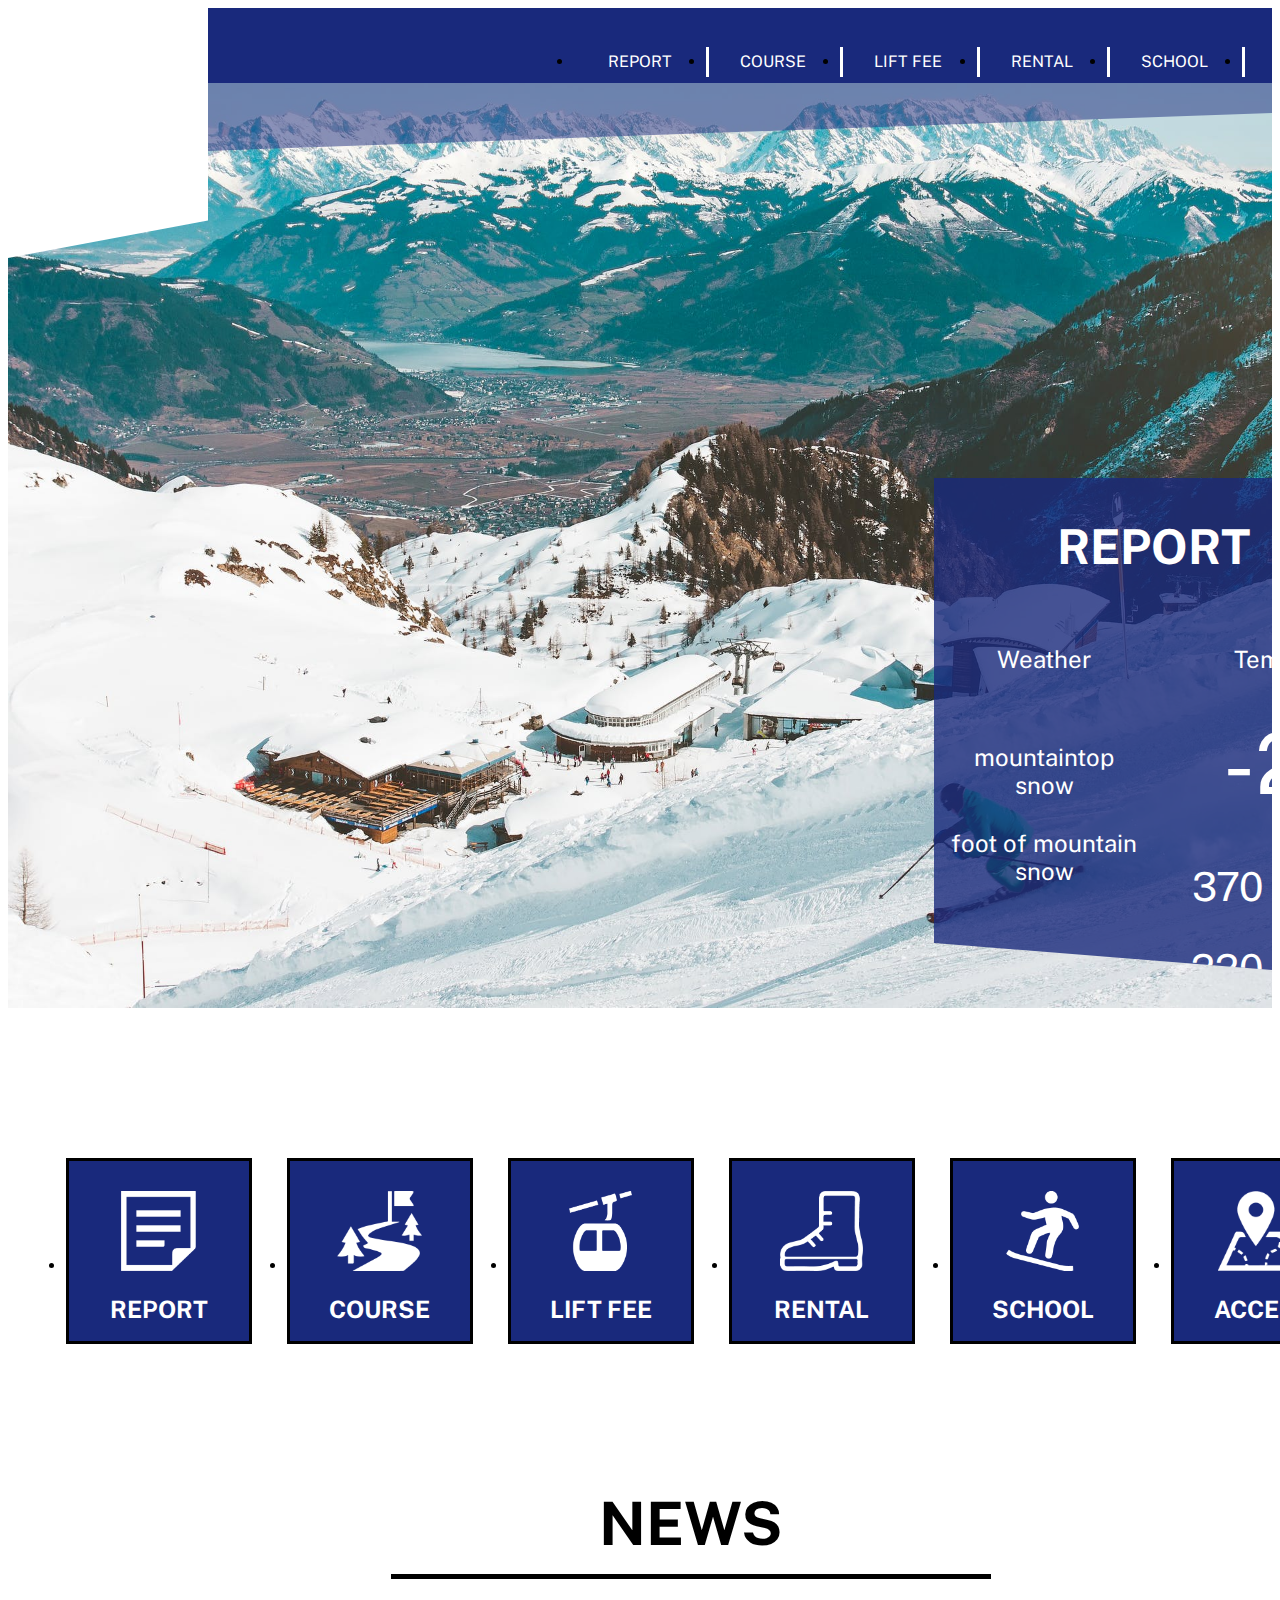
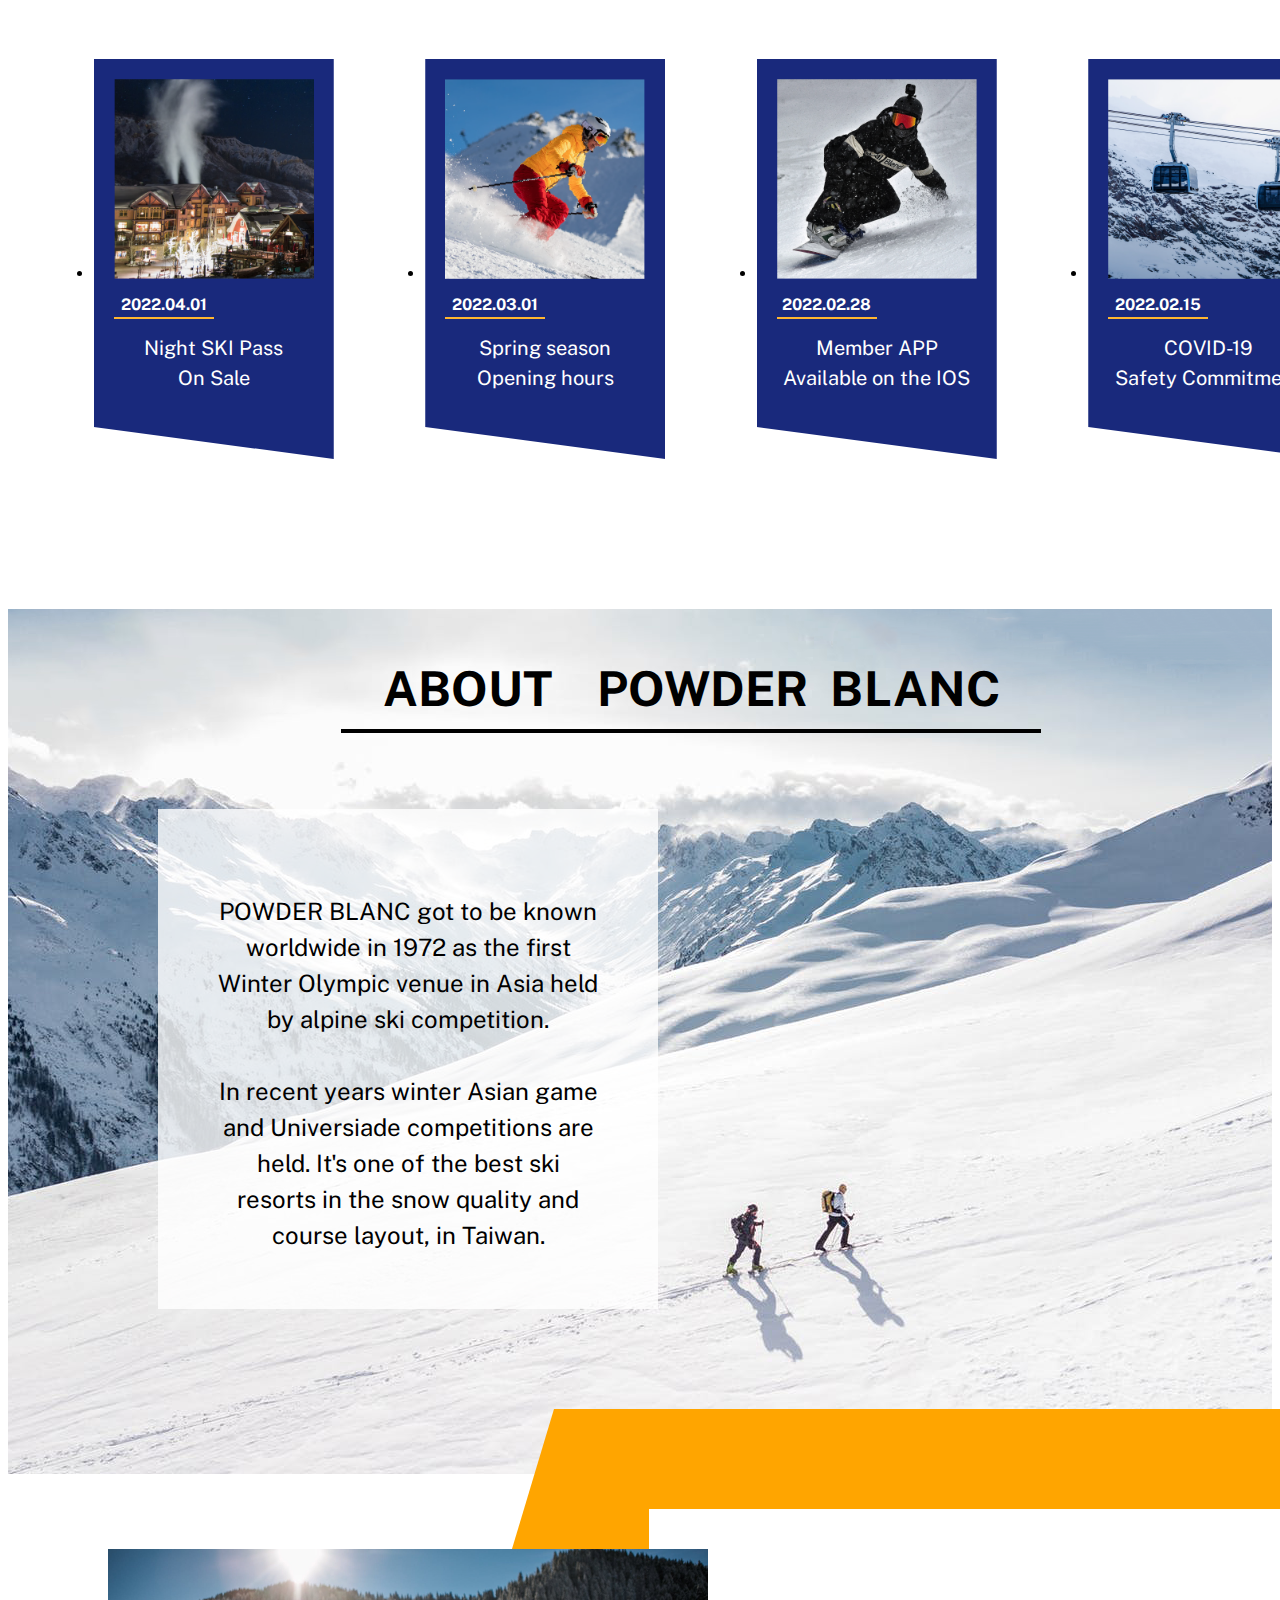
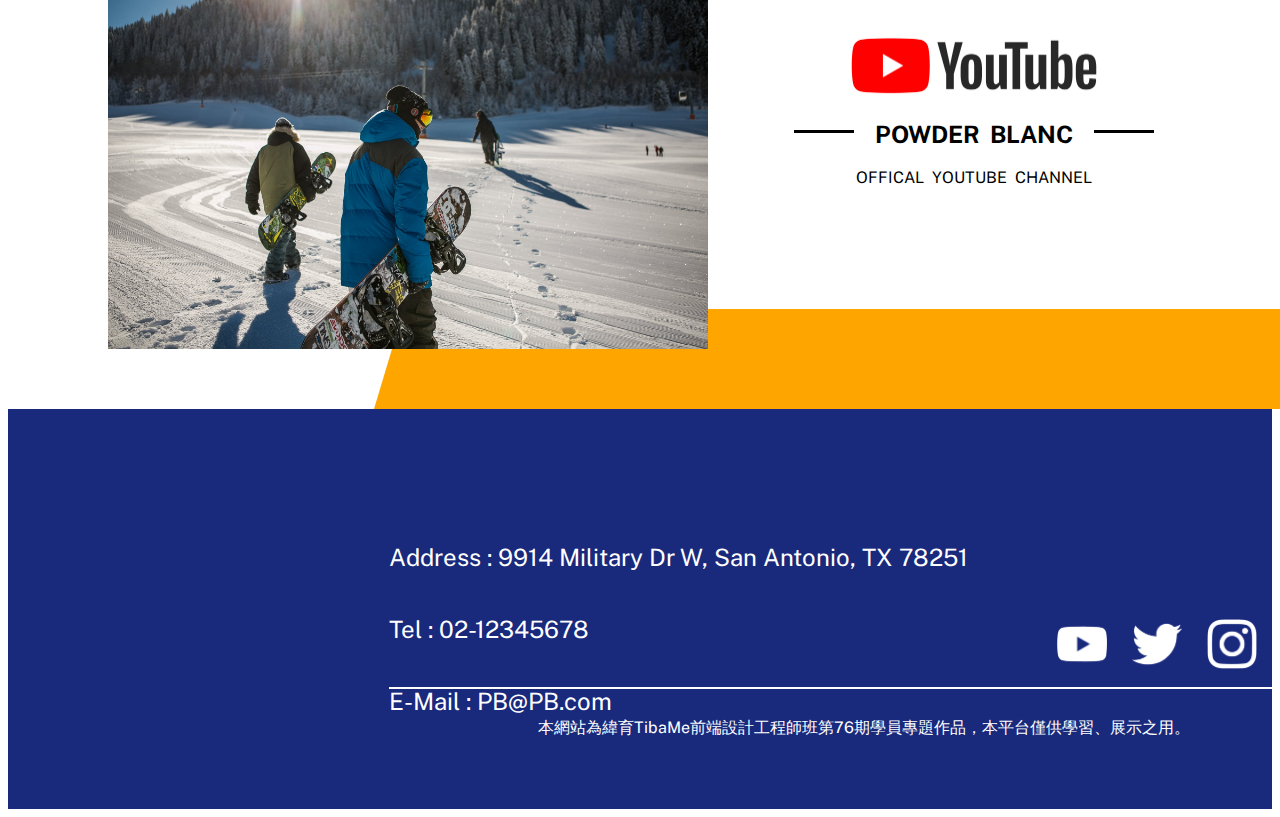
==== commit 6c43978f: "0427" ====
--- a/index.html
+++ b/index.html
@@ -65,12 +65,12 @@
         <!-- /* --------- main btn --------- */ -->
         <nav class="main-btn">
             <ul>
-                <li><a href="./report.html"><img src="./IMG/index/report-icon-B.png" alt=""><span>REPORT</span></a></li>
-                <li><a href="./course.html"><img src="./IMG/index/course-icon-B.png" alt=""><span>COURSE</span></a></li>
-                <li><a href="./lift_fee.html"><img src="./IMG/index/lift-icon-B.png" alt=""><span>LIFT FEE</span></a></li>
-                <li><a href="./rental.html"><img src="./IMG/index/rental-icon-B.png" alt=""><span>RENTAL</span></a></li>
-                <li><a href="./school.html"><img src="./IMG/index/lesson-icon-B.png" alt=""><span>SCHOOL</span></a></li>
-                <li><a href="./access.html"><img src="./IMG/index/access-icon-B.png" alt=""><span>ACCESS</span></a></li>
+                <li><a href="./report.html"><img src="./IMG/index/report-icon-W.png" alt=""><span>REPORT</span></a></li>
+                <li><a href="./course.html"><img src="./IMG/index/course-icon-W.png" alt=""><span>COURSE</span></a></li>
+                <li><a href="./lift_fee.html"><img src="./IMG/index/lift-icon-W.png" alt=""><span>LIFT FEE</span></a></li>
+                <li><a href="./rental.html"><img src="./IMG/index/rental-icon-W.png" alt=""><span>RENTAL</span></a></li>
+                <li><a href="./school.html"><img src="./IMG/index/lesson-icon-W.png" alt=""><span>SCHOOL</span></a></li>
+                <li><a href="./access.html"><img src="./IMG/index/access-icon-W.png" alt=""><span>ACCESS</span></a></li>
             </ul>
         </nav>
 
--- a/css/index.css
+++ b/css/index.css
@@ -108,7 +108,7 @@
 }
 
 .header-menu li a:hover{
-    color: yellow;
+    color: #FFB630;
 }  
 
 
@@ -196,8 +196,6 @@
     margin: auto;
     
     clip-path: polygon(0 20%, 100% 70%, 100% 100%, 0% 100%);
-
-    
 }
 
 
@@ -219,6 +217,7 @@
 
 .main-btn ul{
     display: flex;
+    margin-top: 100px;
     /* flex-wrap: wrap; */
 }
 
@@ -239,26 +238,29 @@
     height: 180px;
     text-decoration: none;
     text-align: center;
-    background-color: 	#FFB630;
+    /* background-color: 	#FFB630; */
+    background-color: #19297C;
+    
 }
 
 .main-btn a span{
     display: block;
     font-size: 24px;
     margin-top: 20px;
-    color: black;
+    color: white;
     font-weight:bold;
 }
 
 .main-btn a:hover{
-    background-color: #19297C;
+    /* background-color: #19297C; */
+    background-color: 	#FFB630;
 }
 .main-btn a:hover img{
     filter: invert(100%);
 }
 
 .main-btn a:hover span{
-    color: #fff;
+    color: black;
 }
 
 
@@ -291,7 +293,7 @@
 }
 
 .main-news a{
-    background-color: #FFB630;
+    background-color: #19297C;
     display: block;
     width: 240px;
     height: 400px;
@@ -303,7 +305,7 @@
 
 .main-news span{
     display: block;
-    color: black;
+    color: white;
     font-size: 20px;
     line-height: 1.5;
     margin-top: 50px;
@@ -317,7 +319,8 @@
     font-size: 16px;
     font-weight:bold;
     width: 100px;
-    border-bottom: 2px solid #19297C;
+    border-bottom: 2px solid #FFB630
+    ;
 
     position: absolute;
     top: -40px;
@@ -330,7 +333,7 @@
     font-size: 16px;
     font-weight:bold;
     width: 100px;
-    border-bottom: 2px solid #19297C;
+    border-bottom: 2px solid #FFB630;
 
     position: absolute;
     top: -40px;
@@ -343,7 +346,7 @@
     font-size: 16px;
     font-weight:bold;
     width: 100px;
-    border-bottom: 2px solid #19297C;
+    border-bottom: 2px solid #FFB630;
 
     position: absolute;
     top: -40px;
@@ -356,7 +359,7 @@
     font-size: 16px;
     font-weight:bold;
     width: 100px;
-    border-bottom: 2px solid #19297C;
+    border-bottom: 2px solid #FFB630;
 
     position: absolute;
     top: -40px;
@@ -365,11 +368,16 @@
 
 
 .news-block a:hover{
-    background-color: #19297C;
+    background-color: #FFB630;
 }
 
 .news-block a:hover span{
-    color: #fff;
+    color: black;
+}
+
+.news-block a:hover span::before{
+    border-bottom: 2px solid #19297C;
+    width: 100px;
 }
 
 
@@ -505,3 +513,16 @@
 }
 
 
+
+
+
+
+
+
+/* --------------- RWD --------------- */
+
+
+@media screen and (max-width:414px) {
+    
+    
+}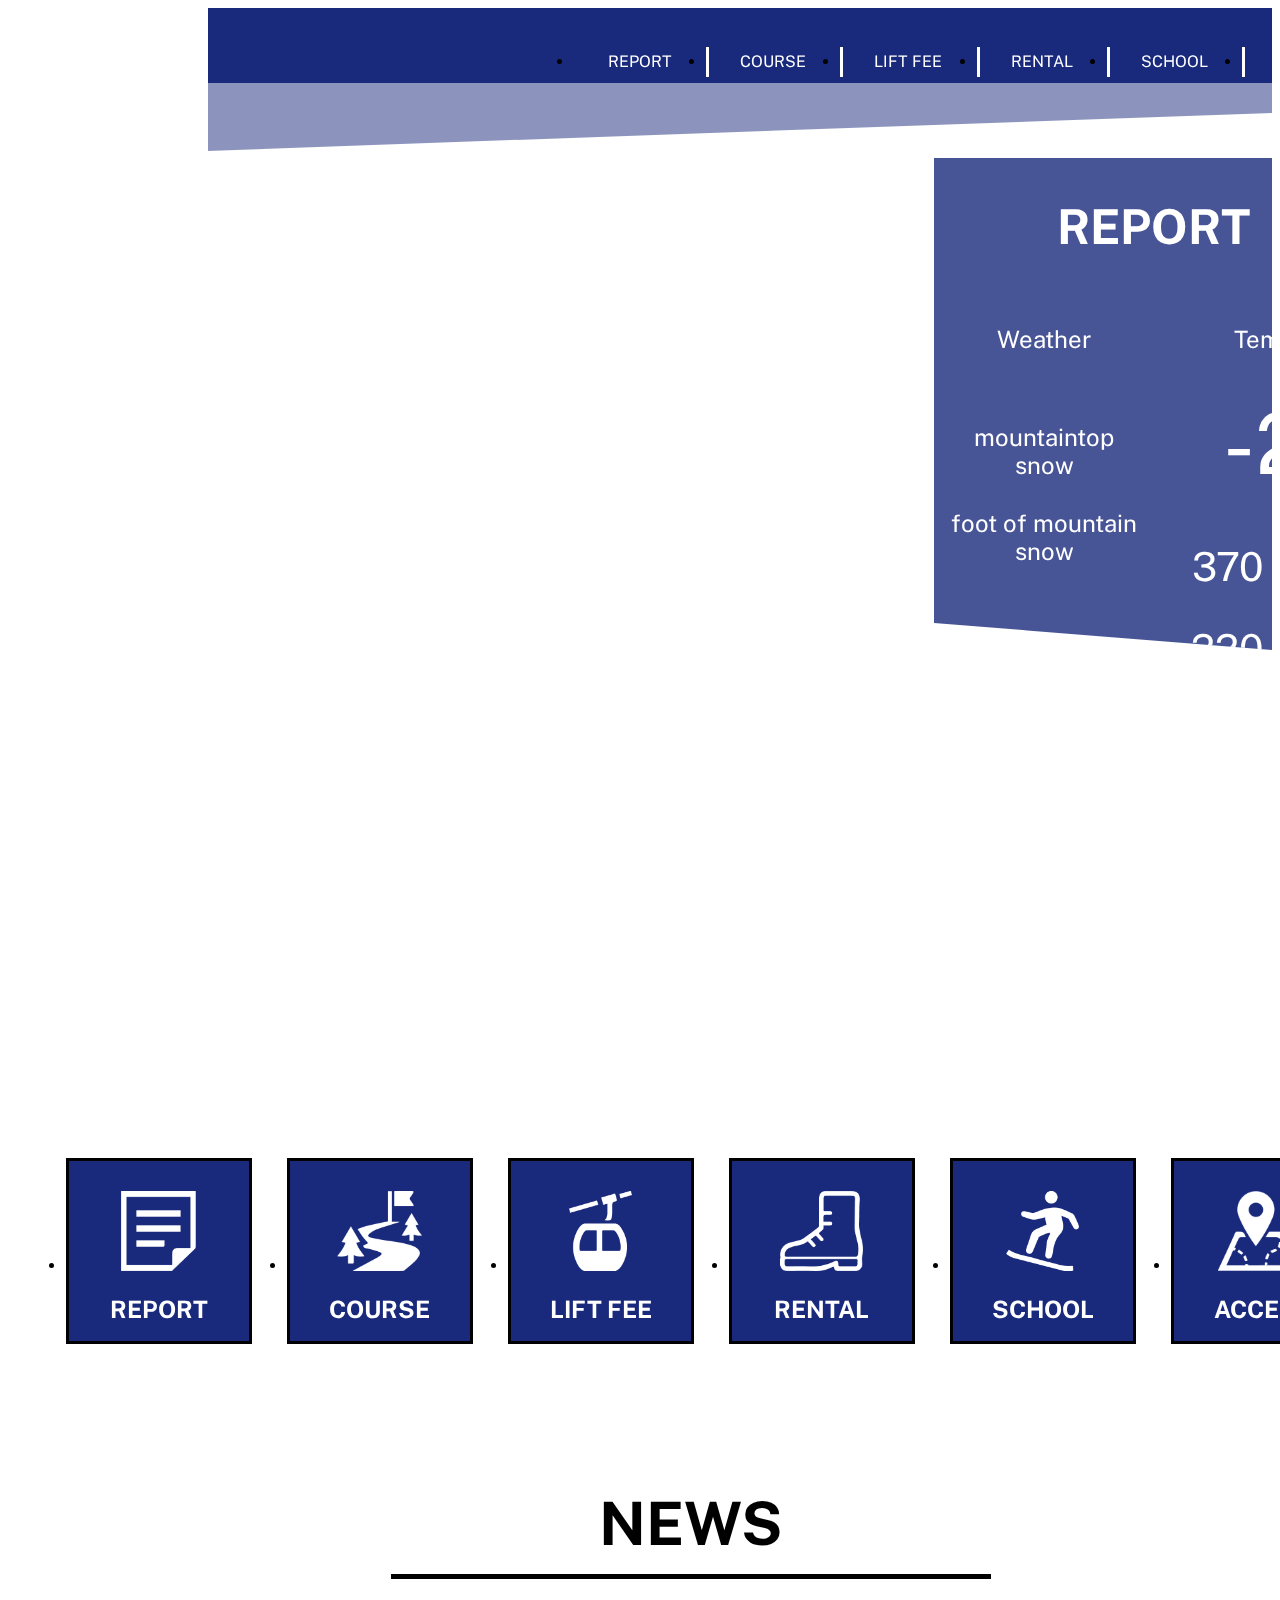
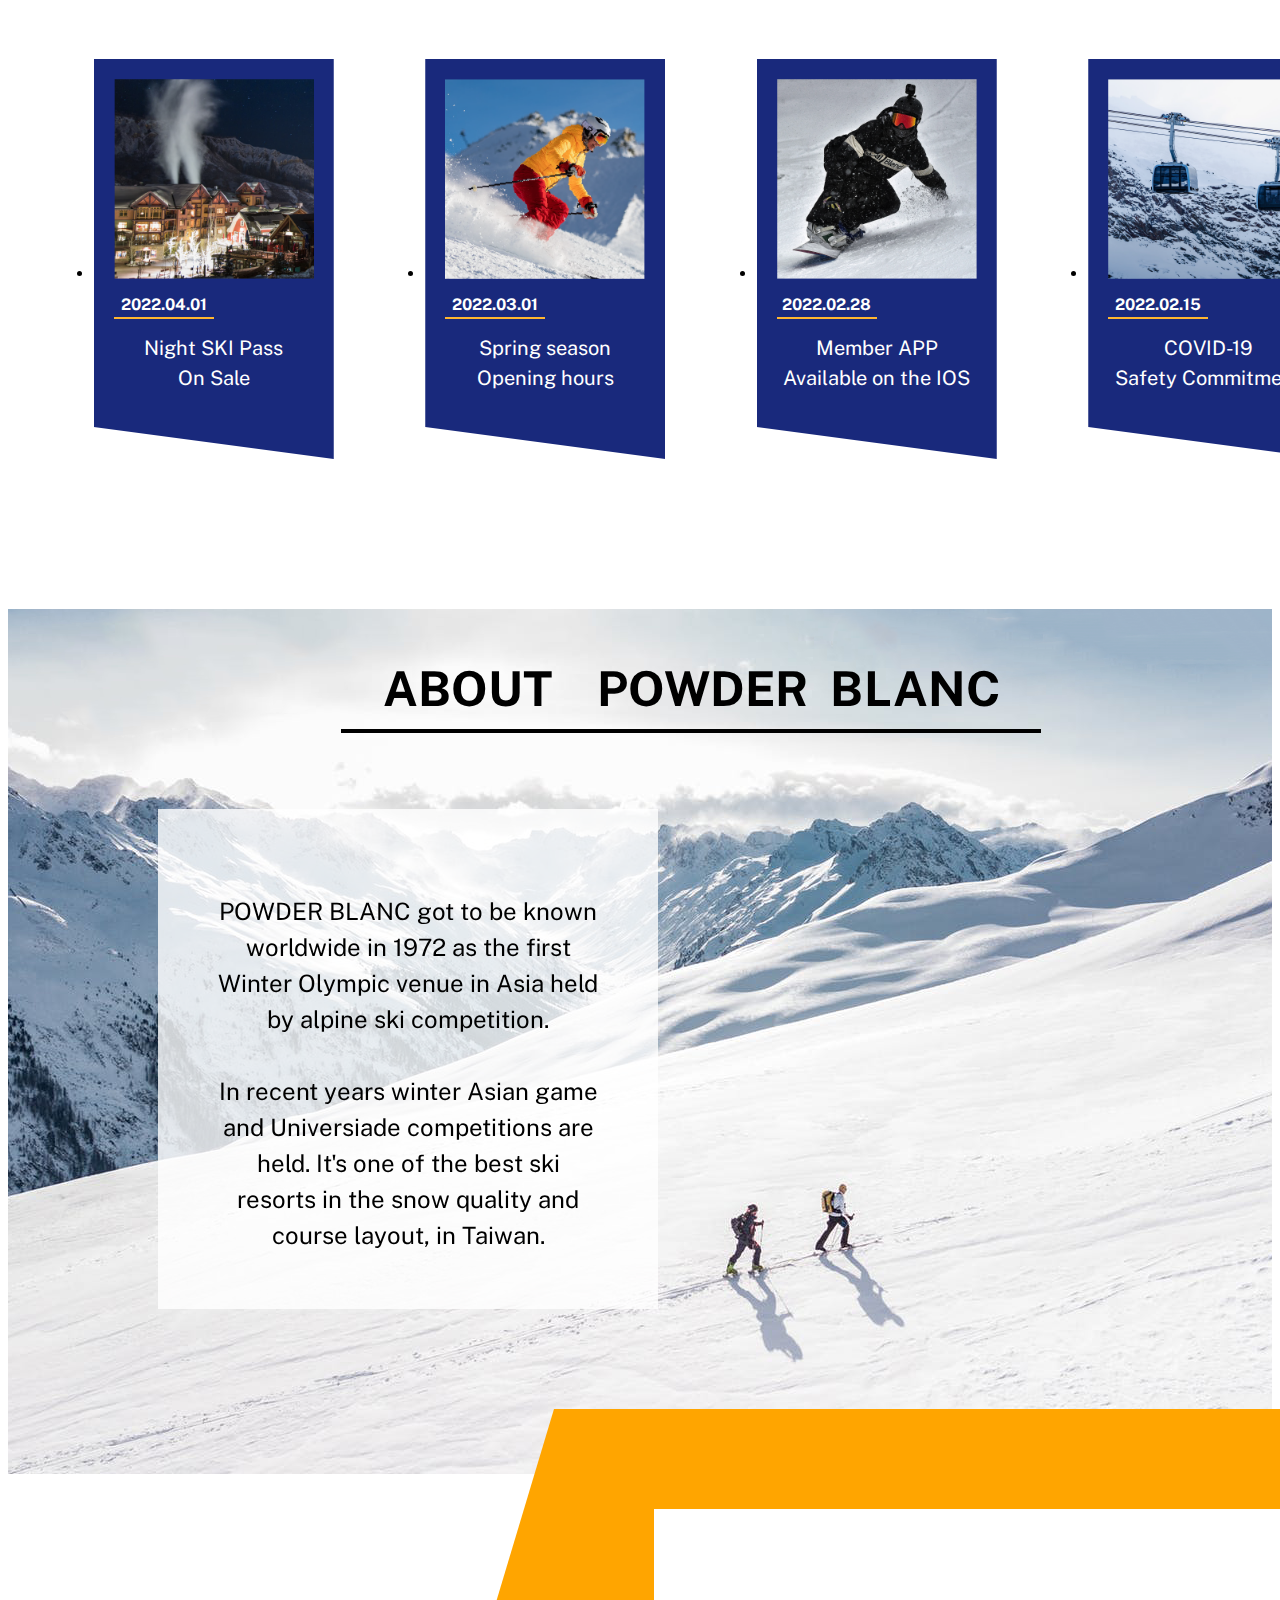
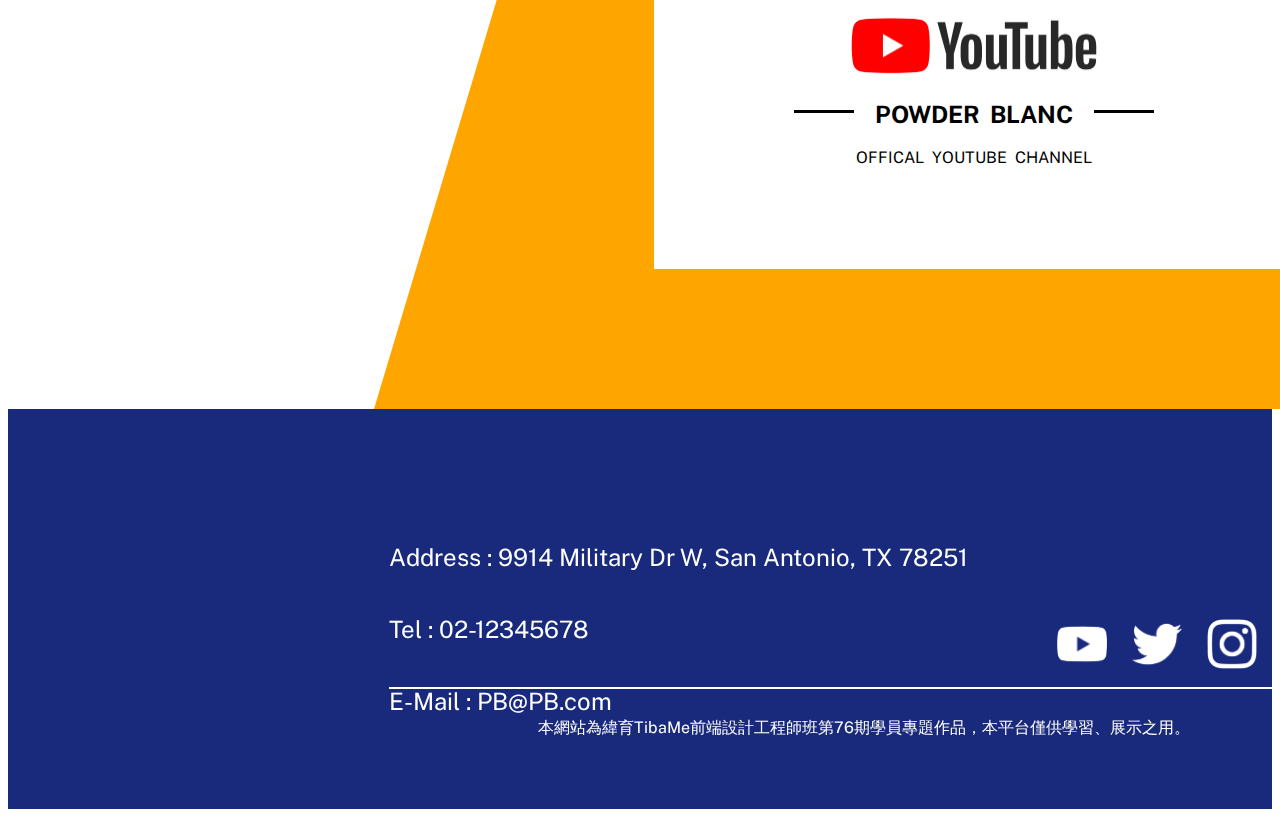
==== commit ccf6602b: "0509" ====
--- a/index.html
+++ b/index.html
@@ -6,6 +6,8 @@
     <meta name="viewport" content="width=device-width, initial-scale=1.0">
     <link rel="stylesheet" href="./css/common.css">
     <link rel="stylesheet" href="./css/index.css">
+    <link rel="stylesheet" href="./css/common_RWD.css">
+    <link rel="stylesheet" href="./css/index_RWD.css">
     <link rel="preconnect" href="https://fonts.googleapis.com">
     <link rel="preconnect" href="https://fonts.gstatic.com" crossorigin>
     <link href="https://fonts.googleapis.com/css2?family=M+PLUS+Rounded+1c&family=Noto+Sans+TC&family=Public+Sans&display=swap" rel="stylesheet">
@@ -17,16 +19,28 @@
         
         <!-- /* --------- header top --------- */ -->
         <section class="header-top">
+
+            
+            <iframe class="header_video" width="1680" height="945" src="https://www.youtube.com/embed/5kUu97Vkwj4?controls=0&start=347&autoplay=1&mute=1" title="YouTube video player" frameborder="0" allow="accelerometer; autoplay; clipboard-write; encrypted-media; gyroscope; picture-in-picture" allowfullscreen></iframe>
+
                            
             <nav class="header-menu">
                 <a href="./index.html" class="logo"><img src="./IMG/Logo_B.png" alt=""></a>
+               
+                <!-- ----------- hambur ------------ -->
+                <div class="hambur">
+                    <span class="bar"></span>
+                    <span class="bar"></span>
+                    <span class="bar"></span>
+                </div>
+
                 <ul>
-                    <li><a href="./report.html">REPORT</a></li>
-                    <li><a href="./course.html">COURSE</a></li>
-                    <li><a href="./lift_fee.html">LIFT FEE</a></li>
-                    <li><a href="./rental.html">RENTAL</a></li>
-                    <li><a href="./school.html">SCHOOL</a></li>
-                    <li><a href="./access.html">ACCESS</a></li>
+                    <li class="menu_li"><a href="./report.html">REPORT</a></li>
+                    <li class="menu_li"><a href="./course.html">COURSE</a></li>
+                    <li class="menu_li"><a href="./lift_fee.html">LIFT FEE</a></li>
+                    <li class="menu_li"><a href="./rental.html">RENTAL</a></li>
+                    <li class="menu_li"><a href="./school.html">SCHOOL</a></li>
+                    <li class="menu_li"><a href="./access.html">ACCESS</a></li>
                 </ul>
                 
 
@@ -82,12 +96,12 @@
 
             <nav class="news-block">
                 <ul>
-                    <li class="news1"><a href="#"><img src="./IMG/index/news1.png" alt=""><span>Night SKI Pass<br>On Sale</span></a></li>
-                    <li class="news2"><a href="#"><img src="./IMG/index/news2.png" alt=""><span>Spring season<br>Opening hours</span></a></li>
-                    <li class="news3"><a href="#"><img src="./IMG/index/news3.png" alt=""><span>Member APP<br>Available on the IOS</span></a></li>
-                    <li class="news4"><a href="#"><img src="./IMG/index/news4.png" alt=""><span>COVID-19<br>Safety Commitment</span></a></li>
-                </ul>               
-            </nav> 
+                    <li class="news1"><a class="btn_news" href="#"><img src="./IMG/index/news1.png" alt=""><span>Night SKI Pass<br>On Sale</span></a></li>
+                    <li class="news2"><a class="btn_news" href="#"><img src="./IMG/index/news2.png" alt=""><span>Spring season<br>Opening hours</span></a></li>
+                    <li class="news3"><a class="btn_news" href="#"><img src="./IMG/index/news3.png" alt=""><span>Member APP<br>Available on the IOS</span></a></li>
+                    <li class="news4"><a class="btn_news" href="#"><img src="./IMG/index/news4.png" alt=""><span>COVID-19<br>Safety Commitment</span></a></li>
+                </ul>       
+            </nav>
         </section>
     </article>
 
@@ -97,7 +111,7 @@
 
         <section class="about">
     
-            <h2>ABOUT &nbsp;&nbsp;&nbsp;POWDER&nbsp; BLANC</h2>
+            <h2 class="about-h2">ABOUT &nbsp;&nbsp;&nbsp;POWDER&nbsp; BLANC</h2>
             
             <section class="about-content">
                 <p>
@@ -119,8 +133,10 @@
                 </section>
             </section>
 
-            <section class="yt-video">
-                <img src="./IMG/index/yt-video.jpeg" alt="">
+            <section>
+
+                <iframe class="yt-video" width="640" height="360" src="https://www.youtube.com/embed/PNs68O5JSKg?controls=0&start=1559" title="YouTube video player" frameborder="0" allow="accelerometer; autoplay; clipboard-write; encrypted-media; gyroscope; picture-in-picture" allowfullscreen></iframe>
+
 
             </section>
         </section>
@@ -149,10 +165,10 @@
     
                 <section class="info-sns">
 
-                    <a href="#"><img src="./IMG/sns_icon/yt_icon.png" alt=""></a>
-                    <a href="#"><img src="./IMG/sns_icon/twitter_icon.png" alt=""></a>
-                    <a href="#"><img src="./IMG/sns_icon/ig_icon.png" alt=""></a>
-                    <a href="#"><img src="./IMG/sns_icon/fb_icon.png" alt=""></a>
+                    <a href="#" class="sns"><img id="yt" src="./IMG/sns_icon/yt_icon.png" alt=""></a>
+                    <a href="#" class="sns"><img id="twitter" src="./IMG/sns_icon/twitter_icon.png" alt=""></a>
+                    <a href="#" class="sns"><img id="ig" src="./IMG/sns_icon/ig_icon.png" alt=""></a>
+                    <a href="#" class="sns"><img id="fb" src="./IMG/sns_icon/fb_icon.png" alt=""></a>
 
                 </section>  
             </section>
@@ -160,6 +176,13 @@
     </footer>
 
 
-    
+
+
+    <script src="https://cdnjs.cloudflare.com/ajax/libs/gsap/2.0.2/TweenMax.min.js"></script>
+    <script src="https://cdnjs.cloudflare.com/ajax/libs/gsap/2.0.2/TimelineMax.min.js"></script>
+    <script src="https://cdnjs.cloudflare.com/ajax/libs/ScrollMagic/2.0.6/ScrollMagic.min.js"></script>
+    <script src="https://cdnjs.cloudflare.com/ajax/libs/ScrollMagic/2.0.6/plugins/animation.gsap.min.js"></script>
+    <script src="./js/index.js"></script>
+    <script src="./js/common.js"></script>
 </body>
 </html>--- a/css/common.css
+++ b/css/common.css
@@ -1,9 +1,6 @@
-
-
 /* --------- footer --------- */
 
 footer{
-    height: 400px;
     background-color: #19297C;
 }
 
@@ -85,4 +82,5 @@
 
 .footer-info .info-sns img{
     width: 50px;
-}+}
+
--- a/css/index.css
+++ b/css/index.css
@@ -11,11 +11,24 @@
 /* --------- header top --------- */
 
 
+.header_video{
+    margin: auto;
+    display: block;
+
+    position: absolute;
+    top: 0px;
+    right: 0;
+    left: 0;
+    margin: auto;
+    z-index: -1;
+}
+
+
 header{
     margin: auto;
     width: 100%;
     height: 1000px;
-    background-image: url("../IMG/index/top-bg.jpeg");
+    /* background-image: url("../IMG/index/top-bg.jpeg"); */
     background-repeat:no-repeat;
     background-size: cover;
     background-position: top center;
@@ -29,7 +42,6 @@
     background-color:#19297C;
     
     position: relative;
-     
 }
 
 .header-top:before{
@@ -40,7 +52,6 @@
     clip-path: polygon(0 0, 100% 0, 100% 70%, 0% 100%); 
 }
 
-
 .header-menu{
     width: 1366px;
     margin: auto;
@@ -52,7 +63,6 @@
     left: 0;
     margin: auto;
 }
-
 
 .header-menu .logo{
     width: 200px;
@@ -60,7 +70,6 @@
     background-color: #fff;
     display: block;
     clip-path: polygon(0 0, 100% 0%, 100% 85%, 0% 100%);
-
 }
 
 .header-menu .logo img{
@@ -75,6 +84,8 @@
     margin-left: auto;
     width: 800px;
     height: 75px;
+
+    position: relative;
 }
 
 .header-menu li{
@@ -111,6 +122,39 @@
     color: #FFB630;
 }  
 
+/* <!-- ----------- hambur ----------------- -- */
+
+.hambur{
+    display: none;
+}
+
+.bar{
+    display: block;
+    width: 40px;
+    height: 5px;
+    background-color: #FFB630;
+    margin-bottom: 8px;
+    -webkit-transition: all 0.3s ease-in-out;
+    transition: all 0.3s ease-in-out;
+}
+
+.hambur.active .bar{
+    opacity: .8;
+}
+
+.hambur.active .bar:nth-child(1) {
+    width: 20px;
+    transform: translateX(40px);
+}
+
+.hambur.active .bar:nth-child(2) {
+    transform: translateX(20px); 
+}
+
+.hambur.active .bar:nth-child(3) {
+    width: 60px;
+}
+
 
 /* --------- header report --------- */
 
@@ -122,11 +166,10 @@
     
     position: absolute;
     right: 0;
-    bottom: -720px;
+    bottom: -400px;
     z-index: 99;
     
     clip-path: polygon(0 0, 100% 0, 100% 100%, 0 93%);
-    
 }
 
 
@@ -210,14 +253,13 @@
 
 .main{
     width: 1366px;
-    /* width: auto; */
-    margin: auto;
-
+    margin: auto;
 }
 
 .main-btn ul{
     display: flex;
     margin-top: 100px;
+
     /* flex-wrap: wrap; */
 }
 
@@ -366,7 +408,6 @@
     left: 20px;
 }
 
-
 .news-block a:hover{
     background-color: #FFB630;
 }
@@ -379,7 +420,6 @@
     border-bottom: 2px solid #19297C;
     width: 100px;
 }
-
 
 
 /* --------- about --------- */
@@ -446,8 +486,8 @@
 }
 
 .yt .yt-content{
-    width: 650px;
-    height: 400px;
+    width: 640px;
+    height: 360px;
     background-color: white;
     margin: 100px auto ;
 }
@@ -457,7 +497,7 @@
     display: block;
     margin: auto;   
     
-    padding-top: 120px;
+    padding-top: 100px;
 }
 
 .yt-content h3{
@@ -502,27 +542,10 @@
     text-align: center;
 }
 
-.yt-video img{
-    width: 600px;
-    display: block;
-
-    position: absolute;
-    left: 100px;
+.yt-video{
+
+    position: absolute;
+    left: 60px;
     bottom: 60px;
 
 }
-
-
-
-
-
-
-
-
-/* --------------- RWD --------------- */
-
-
-@media screen and (max-width:414px) {
-    
-    
-}--- a/css/common_RWD.css
+++ b/css/common_RWD.css
@@ -0,0 +1,132 @@
+@media screen and (max-width:414px) {
+
+    /* ----------- RWD_footer ----------- */
+
+    .footer{
+        width: auto;
+        display: block;
+    }
+
+    .footer-logo{
+        height: 150px;
+        width: 160px;
+        margin: auto;
+        overflow: hidden;
+    }
+    
+    .footer-logo img{
+        margin: 30px auto;
+        width: 100px;
+    }
+
+    .footer-info .info-access{
+        height: 100px;
+        font-size: 12px;
+        margin: 0px auto 100px;
+        text-align: center;
+    }
+    
+    .footer-info::before{
+        width: 200px;
+        height: 1px;
+    
+        bottom: 60px;
+        left: 0;
+        right: 0;
+        margin: auto;
+    }
+
+    .footer-info::after{
+        width: 250px;
+        font-size: 12px;
+
+        bottom: 20px;
+        left: 0;
+        right: 0;
+        margin: auto;
+    }
+    
+    .footer-info .info-sns{
+        width: 200px;
+        height: 30px;
+        text-align: center;
+    
+        bottom: 70px;
+        left: 0;
+        right: 0;
+        margin: auto;
+    }
+
+    .footer-info .info-sns img{
+        width: 20px;
+    }
+
+    /* ----------- RWD_hambur ----------- */
+
+    .hambur{
+        display: block;
+        position: absolute;
+        right: 20px;
+        top: 20px;  
+    }
+
+    .header-menu li{
+        display: none;
+    }
+
+    .header-menu .menu_open{
+        display: block;
+    }
+    
+    /* ----------- RWD_header ----------- */
+
+    .header-top{
+        height: 75px;
+    }
+    
+    .header-top:before{
+        height: 75px;
+        clip-path: none;
+    } 
+    
+    .header-menu{
+        width: auto;  
+    }
+
+    .header-menu .logo{
+        width: 120px;
+        height: 150px;        
+    }
+
+    .header-menu .logo img{
+        width: 90px;
+        padding: 20px 15px 0 15px;
+    }
+
+    .header-menu ul{
+        display: block; 
+        top: 75px;
+    }
+    
+    .header-menu ul::before{
+        font-size: 48px;
+    
+        left: -90px;
+        bottom: -475px;
+    }
+    
+    .header-menu li a{
+        background-color: rgb(25, 41, 124, 80%);
+    }
+
+    .header-menu li a:before{
+        display: none;
+    }
+
+    /* ----------- RWD_header bottom ----------- */
+
+    .header-bottom{
+        clip-path: polygon(0 50%, 100% 70%, 100% 100%, 0% 100%);  
+    }
+
+}--- a/css/index_RWD.css
+++ b/css/index_RWD.css
@@ -0,0 +1,216 @@
+@media screen and (max-width:414px){
+
+    
+    /* ----------- RWD_header bg ----------- */  
+
+    header{
+        background-image: url("../IMG/index/top-bg_RWD.jpg");
+        height: 640px;
+    }
+    
+    /* ----------- RWD_header report  ----------- */
+
+    .header-report{
+        display: none;
+    }
+
+    /* ----------- RWD_ header bottom ----------- */
+        
+    .header-bottom{
+        clip-path: none;
+        height: 250px;
+        bottom: -160px;
+
+        clip-path: polygon(0 0, 100% 15%, 100% 100%, 0% 100%);
+    }
+
+    .header-bottom img{
+        height: 100px;
+    }
+
+
+    /* ----------- RWD_ main btn ----------- */
+
+    .main{
+        width: auto;
+    }
+
+    .main-btn ul{
+        margin-top: 0px;
+        flex-wrap: wrap;
+    }
+
+    .main-btn li{
+        margin: 30px auto 0;
+    }
+
+    .main-btn img{
+        height: 50px;
+        margin-top: 12px;
+    }
+
+    .main-btn a{
+        width: 100px;
+        height: 100px;
+        border: 2px solid black;
+    }
+
+    .main-btn a span{
+        font-size: 16px;
+        margin-top: 10px;
+        font-weight:normal;
+    }
+
+
+    /* ----------- RWD_ main news ----------- */
+
+
+    .main-news h2{
+        font-size: 40px;
+        width: 250px;
+        height: 70px;
+        line-height: 70px;
+        border-bottom: 3px solid black; 
+        margin: 50px auto;
+    }
+
+    .main-news ul{
+        display: block;
+    }
+
+    .main-news li{
+        width: 350px;
+        margin: 30px auto;
+    }
+
+    .main-news img{
+        width: 150px;
+        height: 150px;
+        margin-left: 20px;
+    }
+
+    .main-news a{
+        display: flex;
+        clip-path: polygon(0 0, 90% 0, 100% 100%, 0% 100%);
+        width: 350px;
+        height: 190px;
+    }
+
+    .main-news span{
+        font-size: 16px;
+        margin-left: 20px;
+        margin-top: 60px;
+        width: 130px;
+        height: 100px;
+        padding-top: 20px;
+    }
+
+    .news1 span::before{
+        left: 0px;
+    }
+
+    .news2 span::before{
+        left: 0px;
+    }
+
+    .news3 span::before{
+        left: 0px;
+    }
+
+    .news4 span::before{
+        left: 0px;
+    }
+
+
+    /* ----------- RWD_ about ----------- */
+
+
+    .about-bg{
+        margin-top: 80px;
+        height: 1173px;
+    }
+    
+    .about{
+        width: auto;
+    }
+    
+    .about h2{
+        width: 350px;
+        font-size: 24px;
+        border-bottom: 3px solid black;
+        height: 60px;
+        line-height: 60px;
+    }
+    
+    .about-content{
+        position: static;
+        width: 350px;
+        margin: auto;
+        padding: 30px;
+        height: 350px;
+        margin-top: 70px;
+    }
+    
+    .about-content p{
+        font-size: 18px;
+    }
+    
+
+    /* --------- yt --------- */
+    
+    .yt{
+        position: static;
+        width: auto;
+        height: 600px;
+        padding-top: 20px;
+        margin-top: 30px;
+        clip-path: polygon(0 7%, 100% 0%, 100% 100%, 0% 100%);
+    }
+    
+    .yt .yt-content{
+        margin: auto;
+        margin-top: 80px;
+        width: 350px;
+        height: 280px;
+    }
+    
+    .yt-content img{
+        width: 250px;
+        padding-top: 60px;
+    }
+    
+    .yt-content h3{
+        font-size: 22px;
+    }
+    
+    .yt-content h3::before{
+        width: 40px;
+        left: 0px;
+    }
+    
+    .yt-content h3::after{
+        width: 40px;
+        right: 0px;
+    }
+    
+    .yt-content p{
+        font-size: 14px;
+    }
+    
+    .yt-video{
+        width: 350px;
+        height: 230px;
+        
+        left: 0;
+        right: 0;
+        margin: auto;
+        top: 680px;
+    }
+
+
+
+
+
+
+}
+
